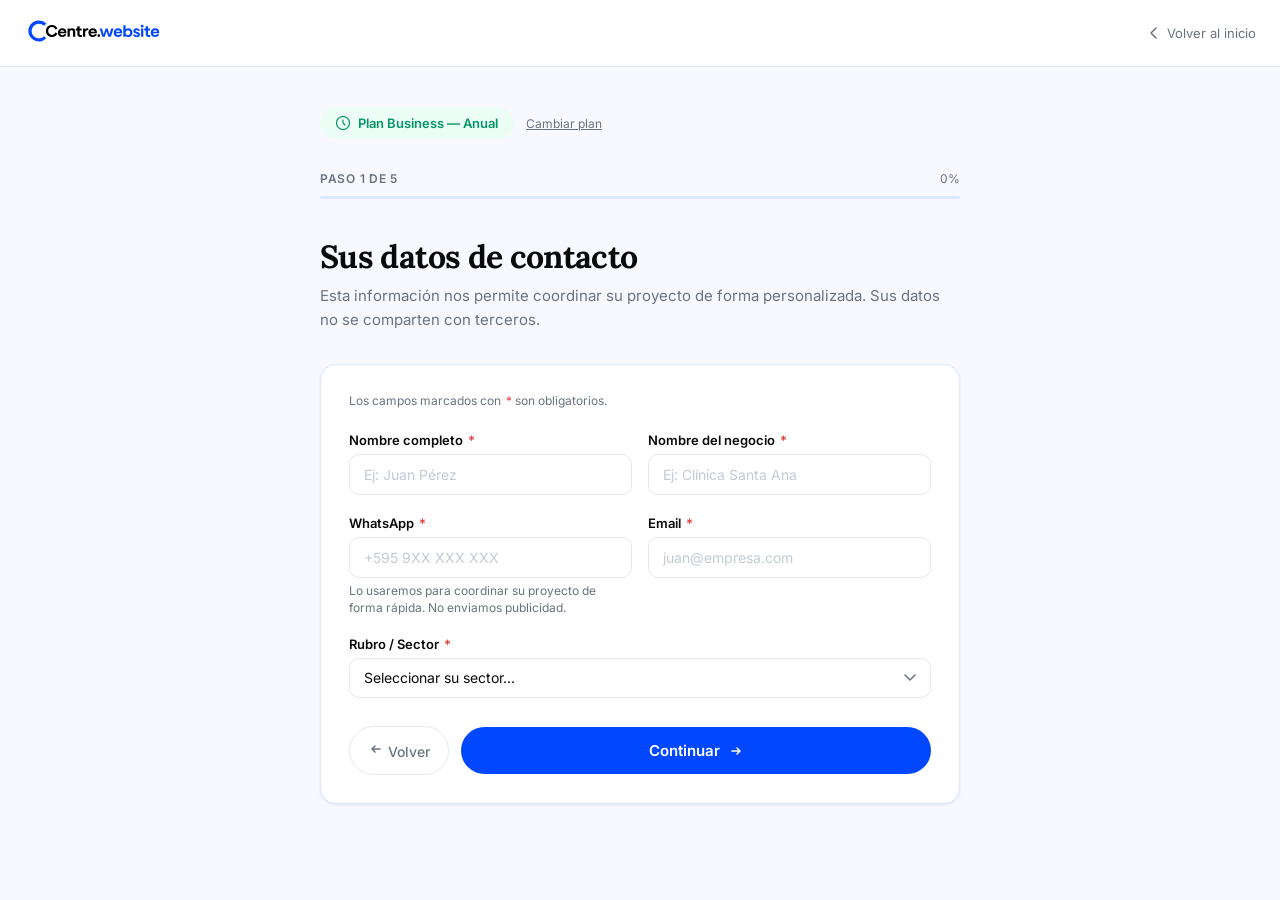
==== empezar.html @ b57d5877 "Add files via upload" ====
<!DOCTYPE html>
<html lang="es">
<head>
<meta charset="UTF-8">
<meta name="viewport" content="width=device-width, initial-scale=1.0">
<title>Empezar su proyecto — CCentre.website</title>
<meta name="robots" content="noindex">
<link rel="preconnect" href="https://fonts.googleapis.com">
<link rel="preload" href="https://fonts.googleapis.com/css2?family=Lora:ital,wght@0,600;0,700;1,600;1,700&family=Inter:wght@300;400;500;600;700&display=swap" as="style" onload="this.onload=null;this.rel='stylesheet'">
<noscript><link href="https://fonts.googleapis.com/css2?family=Lora:ital,wght@0,600;0,700;1,600;1,700&family=Inter:wght@300;400;500;600;700&display=swap" rel="stylesheet"></noscript>
<style>
*,*::before,*::after{box-sizing:border-box;margin:0;padding:0}
:root{
  --blue:#0047FF;--blue-deep:#001AFF;--blue-light:#EEF3FF;--blue-border:#E0E8FF;
  --text-main:#0A0A0A;--text-muted:#6B7280;--white:#FFFFFF;--bg-alt:#F7F9FF;
  --green:#059669;--green-light:#ECFDF5;
  --radius-card:16px;--radius-btn:50px;--radius-field:10px;
  --ff-serif:'Lora',Georgia,serif;--ff-sans:'Inter',system-ui,sans-serif;
  --tf:.2s ease;
  --shadow-sm:0 1px 3px rgba(0,0,0,.08);
  --shadow-md:0 4px 16px rgba(0,0,0,.1);
}
html{scroll-behavior:smooth}
body{font-family:var(--ff-sans);color:var(--text-main);background:var(--bg-alt);min-height:100vh;overflow-x:hidden}

/* ── NAV ── */
.top-bar{padding:18px 24px;display:flex;align-items:center;justify-content:space-between;background:var(--white);border-bottom:1px solid var(--blue-border)}
.nav-logo svg{height:26px;width:auto}
.back-link{font-size:13px;color:var(--text-muted);display:flex;align-items:center;gap:6px;text-decoration:none;transition:color var(--tf)}
.back-link:hover{color:var(--text-main)}
.back-link svg{width:14px;height:14px}

/* ── LAYOUT ── */
.page-wrap{max-width:680px;margin:0 auto;padding:40px 20px 80px}

/* ── PLAN BADGE ── */
.plan-badge{display:inline-flex;align-items:center;gap:8px;padding:8px 16px;border-radius:var(--radius-btn);font-size:13px;font-weight:600;margin-bottom:32px}
.plan-badge.starter{background:var(--blue-light);color:var(--blue)}
.plan-badge.business{background:var(--green-light);color:var(--green)}
.plan-badge .billing-pill{font-weight:400;opacity:.75}

/* ── PROGRESS ── */
.progress-wrap{margin-bottom:40px}
.progress-top{display:flex;justify-content:space-between;align-items:center;margin-bottom:10px}
.progress-label{font-size:12px;font-weight:600;letter-spacing:.06em;text-transform:uppercase;color:var(--text-muted)}
.progress-count{font-size:12px;color:var(--text-muted)}
.progress-bar-bg{height:3px;background:var(--blue-border);border-radius:3px;overflow:hidden}
.progress-bar-fill{height:100%;background:var(--blue);border-radius:3px;transition:width .4s cubic-bezier(.4,0,.2,1)}

/* ── STEP ── */
.step{display:none;animation:fadeUp .35s ease both}
.step.active{display:block}
@keyframes fadeUp{from{opacity:0;transform:translateY(12px)}to{opacity:1;transform:translateY(0)}}
.step-title{font-family:var(--ff-serif);font-size:clamp(24px,3vw,32px);font-weight:700;line-height:1.15;letter-spacing:-.02em;margin-bottom:8px}
.step-sub{font-size:15px;color:var(--text-muted);line-height:1.6;margin-bottom:32px}

/* ── CARD ── */
.form-card{background:var(--white);border:1px solid var(--blue-border);border-radius:var(--radius-card);padding:28px;box-shadow:var(--shadow-sm)}

/* ── FIELDS ── */
.field{margin-bottom:20px}
.field:last-child{margin-bottom:0}
.field-label{display:block;font-size:13px;font-weight:600;color:var(--text-main);margin-bottom:6px}
.field-hint{font-size:12px;color:var(--text-muted);margin-top:5px;line-height:1.4}
.field-input{width:100%;font-family:var(--ff-sans);font-size:14px;color:var(--text-main);background:var(--white);border:1.5px solid #E5E7EB;border-radius:var(--radius-field);padding:11px 14px;transition:border-color var(--tf),box-shadow var(--tf);outline:none}
.field-input:focus{border-color:var(--blue);box-shadow:0 0 0 3px rgba(0,71,255,.08)}
.field-input::placeholder{color:#C4C9D4}
textarea.field-input{min-height:90px;resize:vertical}
select.field-input{cursor:pointer;appearance:none;background-image:url("data:image/svg+xml,%3Csvg xmlns='http://www.w3.org/2000/svg' width='12' height='8' viewBox='0 0 12 8' fill='none'%3E%3Cpath d='M1 1L6 6L11 1' stroke='%236B7280' stroke-width='1.5' stroke-linecap='round'/%3E%3C/svg%3E");background-repeat:no-repeat;background-position:right 14px center}
.row2{display:grid;grid-template-columns:1fr 1fr;gap:16px}
@media(max-width:520px){.row2{grid-template-columns:1fr}}

/* ── RADIO / CHECK ── */
.option-group{display:flex;flex-direction:column;gap:8px}
.option-item{display:flex;align-items:flex-start;gap:12px;padding:13px 16px;border:1.5px solid #E5E7EB;border-radius:var(--radius-field);cursor:pointer;transition:border-color var(--tf),background var(--tf);position:relative}
.option-item:hover{border-color:#C4C9D4;background:#FAFAFA}
.option-item.selected{border-color:var(--blue);background:var(--blue-light)}
.option-item.selected-green{border-color:var(--green);background:var(--green-light)}
.option-item input[type=radio],.option-item input[type=checkbox]{position:absolute;opacity:0;pointer-events:none}
.option-dot{width:18px;height:18px;border-radius:50%;border:2px solid #D1D5DB;flex-shrink:0;margin-top:1px;transition:all var(--tf);display:flex;align-items:center;justify-content:center}
.option-item.selected .option-dot{border-color:var(--blue);background:var(--blue)}
.option-item.selected .option-dot::after{content:'';width:6px;height:6px;border-radius:50%;background:#fff}
.option-check{width:18px;height:18px;border-radius:5px;border:2px solid #D1D5DB;flex-shrink:0;margin-top:1px;transition:all var(--tf);display:flex;align-items:center;justify-content:center}
.option-item.selected .option-check{border-color:var(--blue);background:var(--blue)}
.option-item.selected .option-check::after{content:'';width:10px;height:7px;background-image:url("data:image/svg+xml,%3Csvg xmlns='http://www.w3.org/2000/svg' viewBox='0 0 10 7' fill='none'%3E%3Cpolyline points='1,3.5 3.5,6 9,1' stroke='white' stroke-width='1.5' stroke-linecap='round' stroke-linejoin='round'/%3E%3C/svg%3E");background-repeat:no-repeat;background-size:contain}
.option-text{flex:1}
.option-main{font-size:14px;font-weight:500;color:var(--text-main);line-height:1.4}
.option-desc{font-size:12px;color:var(--text-muted);margin-top:2px;line-height:1.4}

/* ── PLAN CARDS ── */
.plan-grid{display:grid;grid-template-columns:1fr 1fr;gap:12px;margin-bottom:4px}
@media(max-width:480px){.plan-grid{grid-template-columns:1fr}}
.plan-card{border:1.5px solid #E5E7EB;border-radius:var(--radius-card);padding:18px;cursor:pointer;transition:all var(--tf);position:relative;background:var(--white)}
.plan-card:hover{border-color:#C4C9D4}
.plan-card.sel-starter{border-color:var(--blue);background:var(--blue-light)}
.plan-card.sel-business{border-color:var(--green);background:var(--green-light)}
.plan-popular{position:absolute;top:-10px;left:50%;transform:translateX(-50%);background:var(--green);color:#fff;font-size:10px;font-weight:700;letter-spacing:.08em;text-transform:uppercase;padding:3px 10px;border-radius:20px;white-space:nowrap}
.plan-name{font-family:var(--ff-serif);font-size:20px;font-weight:700;margin-bottom:4px}
.plan-price{font-size:13px;color:var(--text-muted);margin-bottom:10px}
.plan-feats{list-style:none;display:flex;flex-direction:column;gap:5px}
.plan-feats li{font-size:12px;color:var(--text-muted);display:flex;align-items:center;gap:6px}
.plan-feats li::before{content:'';width:14px;height:14px;background-image:url("data:image/svg+xml,%3Csvg xmlns='http://www.w3.org/2000/svg' viewBox='0 0 14 14' fill='none'%3E%3Ccircle cx='7' cy='7' r='6.5' stroke='%230047FF' stroke-width='1'/%3E%3Cpolyline points='4,7 6,9 10,5' stroke='%230047FF' stroke-width='1.2' stroke-linecap='round' stroke-linejoin='round'/%3E%3C/svg%3E");background-repeat:no-repeat;background-size:contain;flex-shrink:0}
.plan-card.sel-business .plan-feats li::before{background-image:url("data:image/svg+xml,%3Csvg xmlns='http://www.w3.org/2000/svg' viewBox='0 0 14 14' fill='none'%3E%3Ccircle cx='7' cy='7' r='6.5' stroke='%23059669' stroke-width='1'/%3E%3Cpolyline points='4,7 6,9 10,5' stroke='%23059669' stroke-width='1.2' stroke-linecap='round' stroke-linejoin='round'/%3E%3C/svg%3E")}

/* ── CONDITIONAL ── */
.cond{display:none;margin-top:12px;padding-top:12px;border-top:1px solid #F3F4F6}
.cond.show{display:block}
.cond-label{font-size:12px;font-weight:600;color:var(--text-muted);text-transform:uppercase;letter-spacing:.06em;margin-bottom:8px}

/* ── DIVIDER ── */
.field-divider{border:none;border-top:1px solid #F3F4F6;margin:24px 0}

/* ── BUTTONS ── */
.btn-row{display:flex;gap:12px;margin-top:28px;align-items:center}
.btn-next{flex:1;background:var(--blue);color:#fff;font-family:var(--ff-sans);font-size:15px;font-weight:600;padding:14px 28px;border-radius:var(--radius-btn);border:none;cursor:pointer;transition:all var(--tf);display:flex;align-items:center;justify-content:center;gap:8px}
.btn-next:hover{background:var(--blue-deep);transform:translateY(-1px);box-shadow:0 6px 24px rgba(0,71,255,.3)}
.btn-next.green{background:var(--green)}
.btn-next.green:hover{background:#047857;box-shadow:0 6px 24px rgba(5,150,105,.3)}
.btn-back{background:transparent;color:var(--text-muted);font-family:var(--ff-sans);font-size:14px;font-weight:500;padding:14px 18px;border-radius:var(--radius-btn);border:1.5px solid #E5E7EB;cursor:pointer;transition:all var(--tf)}
.btn-back:hover{border-color:#C4C9D4;color:var(--text-main)}
.btn-next svg,.btn-back svg{width:16px;height:16px;flex-shrink:0}

/* ── SECURITY NOTE ── */
.security-note{display:flex;align-items:center;gap:6px;font-size:12px;color:var(--text-muted);margin-top:16px;justify-content:center}
.security-note svg{width:13px;height:13px;flex-shrink:0}

/* ── CONFIRMATION ── */
.confirm-wrap{text-align:center;padding:48px 24px}
.confirm-icon{width:64px;height:64px;border-radius:50%;background:var(--green-light);display:flex;align-items:center;justify-content:center;margin:0 auto 24px}
.confirm-icon svg{width:28px;height:28px}
.confirm-title{font-family:var(--ff-serif);font-size:28px;font-weight:700;margin-bottom:12px}
.confirm-sub{font-size:15px;color:var(--text-muted);line-height:1.6;max-width:420px;margin:0 auto 28px}
.confirm-loader{display:flex;align-items:center;justify-content:center;gap:8px;font-size:13px;color:var(--text-muted)}
.loader-dots{display:flex;gap:4px}
.loader-dots span{width:6px;height:6px;border-radius:50%;background:var(--blue);animation:bounce .8s ease infinite}
.loader-dots span:nth-child(2){animation-delay:.15s}
.loader-dots span:nth-child(3){animation-delay:.3s}
@keyframes bounce{0%,80%,100%{transform:scale(0.6);opacity:.4}40%{transform:scale(1);opacity:1}}

/* ── REQUIRED MARKER ── */
.req{color:#E53E3E;margin-left:2px}
.required-note{font-size:12px;color:var(--text-muted);margin-bottom:24px}

/* ── ERROR ── */
.field-error{font-size:12px;color:#E53E3E;margin-top:4px;display:none}
.field-input.has-error{border-color:#E53E3E}
</style>
</head>
<body>

<!-- NAV -->
<div class="top-bar">
  <a href="/" class="nav-logo" aria-label="CCentre.website">
    <svg height="26" viewBox="0 0 2928.56 544.53" xmlns="http://www.w3.org/2000/svg" style="width:auto">
      <defs><style>.nl0{fill:#0047FF}.nl1{fill:#0047FF}</style></defs>
      <path class="nl1" d="M419.93,380.21l42.86,43.7c-28.16,31.55-61.76,52.23-97.29,62.59-17.08,4.25-34.95,6.5-53.35,6.5-81.02,0-151.84-43.65-190.24-108.72-.01-.03-.03-.06-.04-.09-19.35-32.82-30.45-71.08-30.45-111.93,0-64.52,27.69-122.58,71.83-162.94.16-.15.32-.3.49-.45,39.2-35.62,91.27-57.34,148.41-57.34,29.34,0,57.35,5.73,82.97,16.12,26.03,11.28,50.1,27.93,70.5,49.66l-45.43,46.92c-43.6-42.29-109.69-58.73-164.84-35-72.11,31.03-104.73,103.69-91.38,178.12.09.51.04,1.06.08,1.57,24.29,86.93,110.86,137.3,199.17,108.79,21.43-6.92,38.81-22.76,56.71-37.5Z"/>
      <g>
        <path d="M458.6,272.11c0-73.6,51.52-126.88,126.18-126.88,69.05,0,105.85,44.86,114.26,81.67l-45.21,12.62c-4.91-20.68-26.99-49.07-69.05-49.07-45.21,0-78.16,34-78.16,81.67s32.95,81.67,78.16,81.67c42.06,0,64.14-28.39,69.05-49.07l45.56,12.62c-8.76,36.8-45.21,81.67-114.61,81.67-74.66,0-126.18-52.92-126.18-126.88Z"/>
        <path d="M710.25,307.86c0-53.63,40.66-91.13,91.83-91.13s87.27,34,87.27,85.87c0,7.36-.7,14.72-1.05,18.23h-131.08c3.5,23.48,22.08,38.91,46.62,38.91,21.03,0,35.05-12.27,40.31-25.24l42.06,11.57c-9.11,29.44-40.31,52.92-82.37,52.92-52.22,0-93.58-37.85-93.58-91.13ZM844.84,287.19c-3.5-19.63-21.03-31.19-42.41-31.19s-37.5,10.51-43.46,31.19h85.87Z"/>
        <path d="M912.14,220.94h46.62v15.07c10.87-12.62,27.34-19.28,48.72-19.28,38.91,0,65.89,26.99,65.89,65.54v112.51h-46.62v-99.19c0-22.78-12.62-36.8-33.65-36.8s-34.35,14.37-34.35,36.8v99.19h-46.62v-173.85Z"/>
        <path d="M1117.88,338.71v-78.51h-32.25v-39.26h14.02c13.67,0,18.23-8.76,18.23-32.95v-14.02h46.62v46.97h42.41v39.26h-42.41v75.36c0,14.37,8.06,22.78,22.08,22.78,7.71,0,15.77-1.4,22.43-3.51l6.31,36.45c-10.51,3.5-22.78,5.61-34.7,5.61-37.85,0-62.74-23.13-62.74-58.18Z"/>
        <path d="M1235.29,220.94h46.62v18.93c10.87-15.07,26.99-23.13,48.02-23.13,5.26,0,10.16.35,15.42,1.05v41.36c-4.91-.7-9.81-1.4-15.07-1.4-29.79,0-48.37,17.52-48.37,44.16v92.88h-46.62v-173.85Z"/>
        <path d="M1348.85,307.86c0-53.63,40.66-91.13,91.83-91.13s87.27,34,87.27,85.87c0,7.36-.7,14.72-1.05,18.23h-131.08c3.5,23.48,22.08,38.91,46.62,38.91,21.03,0,35.05-12.27,40.31-25.24l42.06,11.57c-9.11,29.44-40.31,52.92-82.37,52.92-52.22,0-93.58-37.85-93.58-91.13ZM1483.44,287.19c-3.5-19.63-21.03-31.19-42.41-31.19s-37.5,10.51-43.46,31.19h85.87Z"/>
        <path d="M1537.07,368.5c0-15.42,12.62-28.74,28.74-28.74s28.74,13.32,28.74,28.74-12.97,28.39-28.74,28.39-28.74-12.62-28.74-28.39Z"/>
        <path class="nl0" d="M1584.03,220.94h48.72l36.45,124.78,38.55-124.78h43.81l38.55,124.78,36.1-124.78h48.72l-55.38,173.85h-52.22l-37.85-118.12-37.85,118.12h-52.22l-55.38-173.85Z"/>
        <path class="nl0" d="M1878.8,307.86c0-53.63,40.66-91.13,91.83-91.13s87.27,34,87.27,85.87c0,7.36-.7,14.72-1.05,18.23h-131.08c3.5,23.48,22.08,38.91,46.62,38.91,21.03,0,35.05-12.27,40.31-25.24l42.06,11.57c-9.11,29.44-40.31,52.92-82.37,52.92-52.22,0-93.58-37.85-93.58-91.13ZM2013.39,287.19c-3.5-19.63-21.03-31.19-42.41-31.19s-37.5,10.51-43.46,31.19h85.87Z"/>
        <path class="nl0" d="M2127.29,378.66v16.12h-46.62v-245.35h46.62v87.97c14.02-13.32,32.95-20.68,55.38-20.68,51.17,0,87.97,37.85,87.97,91.13s-36.8,91.13-87.97,91.13c-22.08,0-41.01-7.01-55.38-20.33ZM2175.66,356.93c27.69,0,48.37-21.03,48.37-49.07s-20.68-49.07-48.37-49.07-48.37,20.68-48.37,49.07,20.68,49.07,48.37,49.07Z"/>
        <path class="nl0" d="M2285.37,348.52l39.61-10.16c2.8,15.42,17.17,25.59,36.1,25.59,14.37,0,23.83-6.31,23.83-15.77s-7.01-14.72-25.59-19.98l-21.38-6.31c-31.19-9.46-46.62-25.94-46.62-51.17,0-32.6,25.24-53.98,64.84-53.98,37.15,0,64.84,19.28,71.85,49.77l-39.61,7.36c-4.56-13.32-17.17-22.08-31.89-22.43-12.97,0-21.38,7.01-21.38,16.47,0,8.76,6.66,14.02,25.24,18.58l21.38,5.96c30.84,8.76,46.97,24.88,46.97,51.52,0,32.6-27.34,55.03-67.29,55.03s-72.55-22.08-76.06-50.47Z"/>
        <path class="nl0" d="M2475.33,141.03c16.82,0,30.14,14.02,30.14,30.14s-13.32,29.79-30.14,29.79-30.14-13.67-30.14-29.79,13.32-30.14,30.14-30.14ZM2452.19,220.94h46.62v173.85h-46.62v-173.85Z"/>
        <path class="nl0" d="M2550.68,338.71v-78.51h-32.25v-39.26h14.02c13.67,0,18.23-8.76,18.23-32.95v-14.02h46.62v46.97h42.41v39.26h-42.41v75.36c0,14.37,8.06,22.78,22.08,22.78,7.71,0,15.77-1.4,22.43-3.51l6.31,36.45c-10.51,3.5-22.78,5.61-34.7,5.61-37.85,0-62.74-23.13-62.74-58.18Z"/>
        <path class="nl0" d="M2654.42,307.86c0-53.63,40.66-91.13,91.83-91.13s87.27,34,87.27,85.87c0,7.36-.7,14.72-1.05,18.23h-131.08c3.5,23.48,22.08,38.91,46.62,38.91,21.03,0,35.05-12.27,40.31-25.24l42.06,11.57c-9.11,29.44-40.31,52.92-82.37,52.92-52.22,0-93.58-37.85-93.58-91.13ZM2789.01,287.19c-3.5-19.63-21.03-31.19-42.41-31.19s-37.5,10.51-43.46,31.19h85.87Z"/>
      </g>
    </svg>
  </a>
  <a href="/" class="back-link">
    <svg viewBox="0 0 14 14" fill="none" xmlns="http://www.w3.org/2000/svg"><path d="M9 2L4 7L9 12" stroke="currentColor" stroke-width="1.5" stroke-linecap="round" stroke-linejoin="round"/></svg>
    Volver al inicio
  </a>
</div>

<!-- MAIN -->
<main class="page-wrap">

  <!-- PLAN BADGE -->
  <div style="display:flex;align-items:center;gap:12px;margin-bottom:32px"><div id="plan-badge" class="plan-badge" style="margin-bottom:0">
    <svg width="14" height="14" viewBox="0 0 14 14" fill="none"><circle cx="7" cy="7" r="6.5" stroke="currentColor" stroke-width="1.2"/><path d="M7 4v3l2 2" stroke="currentColor" stroke-width="1.2" stroke-linecap="round"/></svg>
    <span id="badge-text">Plan Starter — Anual</span>
  </div><button onclick="showPlanChanger()" style="font-size:12px;color:var(--text-muted);background:none;border:none;cursor:pointer;text-decoration:underline;font-family:var(--ff-sans)">Cambiar plan</button></div>

  <!-- PLAN CHANGER MODAL -->
  <div id="plan-changer" style="display:none;background:var(--white);border:1px solid var(--blue-border);border-radius:var(--radius-card);padding:20px;margin-bottom:24px;box-shadow:var(--shadow-md)">
    <p style="font-size:13px;font-weight:600;margin-bottom:12px;color:var(--text-main)">Cambiar plan</p>
    <div class="plan-grid" id="plan-grid-changer">
      <div class="plan-card" id="cc-starter-annual" onclick="selectPlanCard('starter','annual');closePlanChanger()"><div class="plan-name" style="font-size:15px">Starter Anual</div><div class="plan-price">$79/mes</div></div>
      <div class="plan-card" id="cc-starter-monthly" onclick="selectPlanCard('starter','monthly');closePlanChanger()"><div class="plan-name" style="font-size:15px">Starter Mensual</div><div class="plan-price">$99/mes</div></div>
      <div class="plan-card" id="cc-business-annual" onclick="selectPlanCard('business','annual');closePlanChanger()"><div class="plan-name" style="font-size:15px">Business Anual</div><div class="plan-price">$139/mes</div></div>
      <div class="plan-card" id="cc-business-monthly" onclick="selectPlanCard('business','monthly');closePlanChanger()"><div class="plan-name" style="font-size:15px">Business Mensual</div><div class="plan-price">$199/mes</div></div>
    </div>
  </div>

  <!-- PROGRESS -->
  <div class="progress-wrap">
    <div class="progress-top">
      <span class="progress-label" id="progress-label">Paso 1 de 6</span>
      <span class="progress-count" id="progress-pct">0%</span>
    </div>
    <div class="progress-bar-bg"><div class="progress-bar-fill" id="progress-fill" style="width:0%"></div></div>
  </div>

  <!-- ══ STEP 2 : CONTACTO ══ -->
  <div class="step active" id="step-1">
    <h1 class="step-title">Sus datos de contacto</h1>
    <p class="step-sub">Esta información nos permite coordinar su proyecto de forma personalizada. Sus datos no se comparten con terceros.</p>
    <div class="form-card">
      <p class="required-note">Los campos marcados con <span class="req">*</span> son obligatorios.</p>
      <div class="row2">
        <div class="field">
          <label class="field-label" for="nombre">Nombre completo <span class="req">*</span></label>
          <input class="field-input" type="text" id="nombre" placeholder="Ej: Juan Pérez" autocomplete="name">
          <div class="field-error" id="err-nombre">Por favor ingrese su nombre.</div>
        </div>
        <div class="field">
          <label class="field-label" for="empresa">Nombre del negocio <span class="req">*</span></label>
          <input class="field-input" type="text" id="empresa" placeholder="Ej: Clínica Santa Ana" autocomplete="organization">
          <div class="field-error" id="err-empresa">Por favor ingrese el nombre de su negocio.</div>
        </div>
      </div>
      <div class="row2">
        <div class="field">
          <label class="field-label" for="whatsapp">WhatsApp <span class="req">*</span></label>
          <input class="field-input" type="tel" id="whatsapp" placeholder="+595 9XX XXX XXX" autocomplete="tel">
          <p class="field-hint">Lo usaremos para coordinar su proyecto de forma rápida. No enviamos publicidad.</p>
          <div class="field-error" id="err-whatsapp">Por favor ingrese su número de WhatsApp.</div>
        </div>
        <div class="field">
          <label class="field-label" for="email">Email <span class="req">*</span></label>
          <input class="field-input" type="email" id="email" placeholder="juan@empresa.com" autocomplete="email">
          <div class="field-error" id="err-email">Por favor ingrese un email válido.</div>
        </div>
      </div>
      <div class="field">
        <label class="field-label" for="sector">Rubro / Sector <span class="req">*</span></label>
        <select class="field-input" id="sector" onchange="handleSector()">
          <option value="">Seleccionar su sector...</option>
          <option value="Clínica / Salud">Clínica / Salud</option>
          <option value="Restaurante / Gastronomía">Restaurante / Gastronomía</option>
          <option value="Inmobiliaria">Inmobiliaria</option>
          <option value="Mecánica / Automotriz">Mecánica / Automotriz</option>
          <option value="Salón de belleza / Estética">Salón de belleza / Estética</option>
          <option value="Educación / Academia">Educación / Academia</option>
          <option value="Comercio / Retail">Comercio / Retail</option>
          <option value="Servicios profesionales">Servicios profesionales</option>
          <option value="Construcción / Arquitectura">Construcción / Arquitectura</option>
          <option value="Otro">Otro</option>
        </select>
        <div class="field-error" id="err-sector">Por favor seleccione su sector.</div>
      </div>
      <div class="cond" id="cond-sector">
        <label class="field-label" for="sector-otro">Especifique su rubro <span class="req">*</span></label>
        <input class="field-input" type="text" id="sector-otro" placeholder="Ej: Veterinaria, Odontología...">
      </div>
      <div class="btn-row">
        <button class="btn-back" onclick="goBack(1)">
          <svg viewBox="0 0 16 16" fill="none"><path d="M12 8H4M7 5L4 8l3 3" stroke="currentColor" stroke-width="1.5" stroke-linecap="round" stroke-linejoin="round"/></svg>
          Volver
        </button>
        <button class="btn-next" onclick="goNext(1)">
          Continuar
          <svg viewBox="0 0 16 16" fill="none"><path d="M4 8h8M9 5l3 3-3 3" stroke="currentColor" stroke-width="1.5" stroke-linecap="round" stroke-linejoin="round"/></svg>
        </button>
      </div>
    </div>
  </div>

  <!-- ══ STEP 3 : SITUACIÓN ACTUAL ══ -->
  <div class="step" id="step-2">
    <h1 class="step-title">Situación digital actual</h1>
    <p class="step-sub">Entender su punto de partida nos permite diseñar un sitio coherente con lo que ya tiene, y mejorar lo que falta.</p>
    <div class="form-card">

      <div class="field">
        <label class="field-label">¿Tiene sitio web actualmente? <span class="req">*</span></label>
        <div class="option-group" id="web-group">
          <label class="option-item selected" onclick="selectOption('web-group',this,'si');showCond('cond-web-url',true)">
            <input type="radio" name="web" value="si">
            <div class="option-dot"></div>
            <div class="option-text"><div class="option-main">Sí, tengo un sitio activo</div></div>
          </label>
          <label class="option-item" data-radio-group="web-group" data-value="no" data-showcond="cond-web-url" data-showcond-val="false">
            <input type="radio" name="web" value="no">
            <div class="option-dot"></div>
            <div class="option-text"><div class="option-main">No, nunca tuve sitio web</div></div>
          </label>
          <label class="option-item" data-radio-group="web-group" data-value="inactivo" data-showcond="cond-web-url" data-showcond-val="false">
            <input type="radio" name="web" value="inactivo">
            <div class="option-dot"></div>
            <div class="option-text"><div class="option-main">Tuve uno pero ya no está activo</div></div>
          </label>
        </div>
        <div class="cond show" id="cond-web-url">
          <div class="cond-label">URL de su sitio actual</div>
          <input class="field-input" type="url" id="web-url" placeholder="https://www.sunegocio.com">
          <p class="field-hint">Lo analizamos para entender qué funciona hoy y qué mejorar.</p>
        </div>
      </div>

      <hr class="field-divider">

      <div class="field">
        <label class="field-label">¿Tiene redes sociales activas? <span style="font-weight:400;color:var(--text-muted)">(seleccione todas las que apliquen)</span></label>
        <div class="option-group" id="redes-group">
          <label class="option-item" data-group="redes-group" data-cb="true">
            <input type="checkbox" value="instagram">
            <div class="option-check"></div>
            <div class="option-text"><div class="option-main">Instagram</div></div>
          </label>
          <label class="option-item" data-group="redes-group" data-cb="true">
            <input type="checkbox" value="facebook">
            <div class="option-check"></div>
            <div class="option-text"><div class="option-main">Facebook</div></div>
          </label>
          <label class="option-item" data-group="redes-group" data-cb="true">
            <input type="checkbox" value="tiktok">
            <div class="option-check"></div>
            <div class="option-text"><div class="option-main">TikTok</div></div>
          </label>
          <label class="option-item" data-group="redes-group" data-ninguna="true" data-cb="true">
            <input type="checkbox" value="ninguna">
            <div class="option-check"></div>
            <div class="option-text"><div class="option-main">Ninguna por ahora</div></div>
          </label>
        </div>
        <div class="cond" id="cond-redes-url">
          <div class="cond-label">Enlace a su perfil principal</div>
          <input class="field-input" type="url" id="redes-url" placeholder="https://instagram.com/sunegocio">
          <p class="field-hint">Conocer su presencia actual nos ayuda a crear un sitio coherente con su imagen de marca.</p>
        </div>
      </div>

      <div class="btn-row">
        <button class="btn-back" onclick="goBack(2)">
          <svg viewBox="0 0 16 16" fill="none"><path d="M12 8H4M7 5L4 8l3 3" stroke="currentColor" stroke-width="1.5" stroke-linecap="round" stroke-linejoin="round"/></svg>
          Volver
        </button>
        <button class="btn-next" onclick="goNext(2)">
          Continuar
          <svg viewBox="0 0 16 16" fill="none"><path d="M4 8h8M9 5l3 3-3 3" stroke="currentColor" stroke-width="1.5" stroke-linecap="round" stroke-linejoin="round"/></svg>
        </button>
      </div>
    </div>
  </div>

  <!-- ══ STEP 4 : EL PROYECTO ══ -->
  <div class="step" id="step-3">
    <h1 class="step-title">Su proyecto</h1>
    <p class="step-sub">Cuanto más nos cuente ahora, más preparados llegamos a nuestra primera conversación.</p>
    <div class="form-card">

      <div class="field">
        <label class="field-label">¿Qué objetivo principal busca con su sitio web? <span class="req">*</span></label>
        <div class="option-group" id="objetivo-group">
          <label class="option-item" data-radio-group="objetivo-group" data-value="clientes" data-showcond="cond-objetivo-otro" data-showcond-val="false">
            <input type="radio" name="objetivo" value="clientes">
            <div class="option-dot"></div>
            <div class="option-text">
              <div class="option-main">Conseguir más clientes y ventas</div>
              <div class="option-desc">Quiero que el sitio genere contactos y consultas</div>
            </div>
          </label>
          <label class="option-item" data-radio-group="objetivo-group" data-value="credibilidad" data-showcond="cond-objetivo-otro" data-showcond-val="false">
            <input type="radio" name="objetivo" value="credibilidad">
            <div class="option-dot"></div>
            <div class="option-text">
              <div class="option-main">Ganar credibilidad y presencia profesional</div>
              <div class="option-desc">Quiero que mis clientes me encuentren y confíen en mi negocio</div>
            </div>
          </label>
          <label class="option-item" data-radio-group="objetivo-group" data-value="informar" data-showcond="cond-objetivo-otro" data-showcond-val="false">
            <input type="radio" name="objetivo" value="informar">
            <div class="option-dot"></div>
            <div class="option-text">
              <div class="option-main">Informar sobre servicios, precios y horarios</div>
              <div class="option-desc">Quiero que mis clientes actuales tengan todo a mano</div>
            </div>
          </label>
          <label class="option-item" data-radio-group="objetivo-group" data-value="otro" data-showcond="cond-objetivo-otro" data-showcond-val="true">
            <input type="radio" name="objetivo" value="otro">
            <div class="option-dot"></div>
            <div class="option-text"><div class="option-main">Otro objetivo</div></div>
          </label>
        </div>
        <div class="cond" id="cond-objetivo-otro">
          <input class="field-input" type="text" id="objetivo-otro" placeholder="Describa su objetivo principal...">
        </div>
      </div>

      <hr class="field-divider">

      <div class="field">
        <label class="field-label">¿Qué secciones necesita su sitio? <span style="font-weight:400;color:var(--text-muted)">(puede seleccionar varias)</span></label>
        <div class="option-group" id="secciones-group">
          <label class="option-item" data-group="secciones-group" data-cb="true">
            <input type="checkbox" value="servicios_precios"><div class="option-check"></div>
            <div class="option-text"><div class="option-main">Servicios / productos con precios</div></div>
          </label>
          <label class="option-item" data-group="secciones-group" data-cb="true">
            <input type="checkbox" value="galeria"><div class="option-check"></div>
            <div class="option-text"><div class="option-main">Galería de fotos o trabajos realizados</div></div>
          </label>
          <label class="option-item" data-group="secciones-group" data-cb="true">
            <input type="checkbox" value="reservas"><div class="option-check"></div>
            <div class="option-text"><div class="option-main">Formulario de citas o reservas</div></div>
          </label>
          <label class="option-item" data-group="secciones-group" data-cb="true">
            <input type="checkbox" value="mapa"><div class="option-check"></div>
            <div class="option-text"><div class="option-main">Ubicación y mapa interactivo</div></div>
          </label>
          <label class="option-item" data-group="secciones-group" data-cb="true">
            <input type="checkbox" value="testimonios"><div class="option-check"></div>
            <div class="option-text"><div class="option-main">Testimonios de clientes</div></div>
          </label>
          <label class="option-item" data-group="secciones-group" data-cb="true">
            <input type="checkbox" value="whatsapp"><div class="option-check"></div>
            <div class="option-text"><div class="option-main">Botón de contacto por WhatsApp</div></div>
          </label>
        </div>
      </div>

      <hr class="field-divider">

      <div class="field">
        <label class="field-label" for="referencia">¿Tiene algún sitio de referencia que le guste? <span style="font-weight:400;color:var(--text-muted)">(opcional)</span></label>
        <input class="field-input" type="url" id="referencia" placeholder="https://ejemplo.com">
        <p class="field-hint">No lo copiamos, pero nos ayuda a entender su estilo visual y lo que le parece atractivo.</p>
      </div>

      <div class="btn-row">
        <button class="btn-back" onclick="goBack(3)">
          <svg viewBox="0 0 16 16" fill="none"><path d="M12 8H4M7 5L4 8l3 3" stroke="currentColor" stroke-width="1.5" stroke-linecap="round" stroke-linejoin="round"/></svg>
          Volver
        </button>
        <button class="btn-next" onclick="goNext(3)">
          Continuar
          <svg viewBox="0 0 16 16" fill="none"><path d="M4 8h8M9 5l3 3-3 3" stroke="currentColor" stroke-width="1.5" stroke-linecap="round" stroke-linejoin="round"/></svg>
        </button>
      </div>
    </div>
  </div>

  <!-- ══ STEP 5 : IDENTIDAD VISUAL + BUSINESS ══ -->
  <div class="step" id="step-4">
    <h1 class="step-title" id="step4-title">Identidad visual</h1>
    <p class="step-sub" id="step4-sub">Cuéntenos sobre la imagen de su marca para que el sitio sea 100% coherente con su negocio.</p>
    <div class="form-card">

      <!-- BLOQUE BUSINESS ONLY -->
      <div id="block-business" style="display:none">
        <div class="field">
          <label class="field-label">¿Tiene contenido visual propio (fotos o videos del negocio)?</label>
          <div class="option-group" id="contenido-group">
            <label class="option-item" data-radio-group="contenido-group" data-value="si">
              <input type="radio" name="contenido" value="si"><div class="option-dot"></div>
              <div class="option-text">
                <div class="option-main">Sí, tengo fotos y/o videos</div>
                <div class="option-desc">Puedo compartirlos cuando empecemos</div>
              </div>
            </label>
            <label class="option-item" data-radio-group="contenido-group" data-value="parcial">
              <input type="radio" name="contenido" value="parcial"><div class="option-dot"></div>
              <div class="option-text">
                <div class="option-main">Tengo algo pero es limitado</div>
                <div class="option-desc">Necesitaré ayuda para complementar</div>
              </div>
            </label>
            <label class="option-item" data-radio-group="contenido-group" data-value="no">
              <input type="radio" name="contenido" value="no"><div class="option-dot"></div>
              <div class="option-text">
                <div class="option-main">No tengo, necesito que me orienten</div>
                <div class="option-desc">Saber esto de antemano nos permite planificar el diseño desde el primer día.</div>
              </div>
            </label>
          </div>
        </div>

        <div class="field">
          <label class="field-label">¿Cómo describiría el tono de su marca?</label>
          <div class="option-group" id="tono-group">
            <label class="option-item" data-radio-group="tono-group" data-value="profesional">
              <input type="radio" name="tono" value="profesional"><div class="option-dot"></div>
              <div class="option-text"><div class="option-main">Profesional y formal</div><div class="option-desc">Serio, institucional, confiable</div></div>
            </label>
            <label class="option-item" data-radio-group="tono-group" data-value="cercano">
              <input type="radio" name="tono" value="cercano"><div class="option-dot"></div>
              <div class="option-text"><div class="option-main">Cercano y amigable</div><div class="option-desc">Accesible, cálido, humano</div></div>
            </label>
            <label class="option-item" data-radio-group="tono-group" data-value="moderno">
              <input type="radio" name="tono" value="moderno"><div class="option-dot"></div>
              <div class="option-text"><div class="option-main">Moderno y dinámico</div><div class="option-desc">Joven, energético, innovador</div></div>
            </label>
            <label class="option-item" data-radio-group="tono-group" data-value="premium">
              <input type="radio" name="tono" value="premium"><div class="option-dot"></div>
              <div class="option-text"><div class="option-main">Premium / exclusivo</div><div class="option-desc">Sofisticado, aspiracional, de alto valor</div></div>
            </label>
          </div>
        </div>
        <hr class="field-divider">
      </div>

      <!-- BLOQUE COMÚN -->
      <div class="field">
        <label class="field-label">¿Tiene logo?</label>
        <div class="option-group" id="logo-group">
          <label class="option-item" data-radio-group="logo-group" data-value="si">
            <input type="radio" name="logo" value="si"><div class="option-dot"></div>
            <div class="option-text"><div class="option-main">Sí, en buena calidad</div><div class="option-desc">PNG o vector (AI, SVG, EPS)</div></div>
          </label>
          <label class="option-item" data-radio-group="logo-group" data-value="baja">
            <input type="radio" name="logo" value="baja"><div class="option-dot"></div>
            <div class="option-text"><div class="option-main">Tengo logo pero en baja resolución</div><div class="option-desc">Solo tengo JPG pixelado o una foto</div></div>
          </label>
          <label class="option-item" data-radio-group="logo-group" data-value="no">
            <input type="radio" name="logo" value="no"><div class="option-dot"></div>
            <div class="option-text"><div class="option-main">No tengo logo aún</div><div class="option-desc">Lo crearemos juntos</div></div>
          </label>
        </div>
      </div>

      <div class="field">
        <label class="field-label" for="colores">¿Tiene colores o paleta definida para su marca? <span style="font-weight:400;color:var(--text-muted)">(opcional)</span></label>
        <input class="field-input" type="text" id="colores" placeholder="Ej: azul marino y dorado, o código #0047FF">
        <p class="field-hint">Si no tiene colores definidos, se los propondremos según su sector y estilo.</p>
      </div>

      <div class="btn-row">
        <button class="btn-back" onclick="goBack(4)">
          <svg viewBox="0 0 16 16" fill="none"><path d="M12 8H4M7 5L4 8l3 3" stroke="currentColor" stroke-width="1.5" stroke-linecap="round" stroke-linejoin="round"/></svg>
          Volver
        </button>
        <button class="btn-next" onclick="goNext(4)">
          Continuar
          <svg viewBox="0 0 16 16" fill="none"><path d="M4 8h8M9 5l3 3-3 3" stroke="currentColor" stroke-width="1.5" stroke-linecap="round" stroke-linejoin="round"/></svg>
        </button>
      </div>
    </div>
  </div>

  <!-- ══ STEP 6 : ÚLTIMO PASO ══ -->
  <div class="step" id="step-5"">
    <h1 class="step-title">Último paso</h1>
    <p class="step-sub">Ya casi terminamos. Estos últimos detalles nos ayudan a priorizar y preparar mejor su proyecto.</p>
    <div class="form-card">

      <div class="field">
        <label class="field-label">¿Cuándo le gustaría lanzar su sitio?</label>
        <div class="option-group" id="urgencia-group">
          <label class="option-item" data-radio-group="urgencia-group" data-value="urgente">
            <input type="radio" name="urgencia" value="urgente"><div class="option-dot"></div>
            <div class="option-text"><div class="option-main">Lo antes posible</div><div class="option-desc">Tengo urgencia, necesito estar online pronto</div></div>
          </label>
          <label class="option-item" data-radio-group="urgencia-group" data-value="mes">
            <input type="radio" name="urgencia" value="mes"><div class="option-dot"></div>
            <div class="option-text"><div class="option-main">En el próximo mes</div><div class="option-desc">Tengo algo de margen pero quiero avanzar</div></div>
          </label>
          <label class="option-item" data-radio-group="urgencia-group" data-value="sin-prisa">
            <input type="radio" name="urgencia" value="sin-prisa"><div class="option-dot"></div>
            <div class="option-text"><div class="option-main">Sin prisa, cuando esté bien hecho</div><div class="option-desc">Prefiero calidad sobre velocidad</div></div>
          </label>
        </div>
      </div>

      <hr class="field-divider">

      <div class="field">
        <label class="field-label" for="fuente">¿Cómo nos conoció? <span style="font-weight:400;color:var(--text-muted)">(opcional)</span></label>
        <select class="field-input" id="fuente">
          <option value="">Seleccionar...</option>
          <option>Búsqueda en Google</option>
          <option>Instagram</option>
          <option>Facebook</option>
          <option>Recomendación de alguien</option>
          <option>WhatsApp</option>
          <option>LinkedIn</option>
          <option>Otro</option>
        </select>
      </div>

      <div class="field">
        <label class="field-label" for="notas">¿Algo más que quiera contarnos? <span style="font-weight:400;color:var(--text-muted)">(opcional)</span></label>
        <textarea class="field-input" id="notas" placeholder="Cualquier detalle extra sobre su negocio, dudas, o lo que quiera que sepamos antes de hablar..."></textarea>
      </div>

      <div class="btn-row">
        <button class="btn-back" onclick="goBack(5)">
          <svg viewBox="0 0 16 16" fill="none"><path d="M12 8H4M7 5L4 8l3 3" stroke="currentColor" stroke-width="1.5" stroke-linecap="round" stroke-linejoin="round"/></svg>
          Volver
        </button>
        <button class="btn-next green" onclick="submitForm()">
          Enviar y continuar al pago →
        </button>
      </div>

      <div class="security-note">
        <svg viewBox="0 0 13 13" fill="none"><path d="M6.5 1L2 3v4c0 2.5 2 4.5 4.5 5C9 11.5 11 9.5 11 7V3L6.5 1Z" stroke="currentColor" stroke-width="1.2" stroke-linejoin="round"/></svg>
        Sus datos están protegidos · Solo los usamos para su proyecto
      </div>
    </div>
  </div>

  <!-- ══ CONFIRMATION ══ -->
  <div class="step" id="step-confirm">
    <div class="confirm-wrap">
      <div class="confirm-icon">
        <svg viewBox="0 0 28 28" fill="none"><polyline points="5,14 11,20 23,8" stroke="var(--green)" stroke-width="2.5" stroke-linecap="round" stroke-linejoin="round"/></svg>
      </div>
      <h1 class="confirm-title">¡Recibimos su información!</h1>
      <p class="confirm-sub">Perfecto. Ahora le redirigimos al pago seguro para activar su plan. En menos de 24 horas nos ponemos en contacto.</p>
      <div class="confirm-loader">
        <span>Redirigiendo al pago</span>
        <div class="loader-dots">
          <span></span><span></span><span></span>
        </div>
      </div>
    </div>
  </div>

</main>

<script>
var WEBHOOK = 'https://hook.us2.make.com/PLACEHOLDER_ONBOARDING';
var STRIPE = {
  starter:  { annual:'https://buy.stripe.com/test_aFaeV7d7X80R5Px10i5wI01', monthly:'https://buy.stripe.com/test_14A7sF4Brepfb9R24m5wI00' },
  business: { annual:'https://buy.stripe.com/test_14A8wJ6Jz3KB2DleR85wI03', monthly:'https://buy.stripe.com/test_aFa28l1pfdlbem38sK5wI02' }
};
var state = { plan:'business', billing:'annual' };
var TOTAL = 5;
var currentStep = 1;

/* ── INIT depuis URL ── */
(function(){
  var p = new URLSearchParams(window.location.search);
  var plan = p.get('plan') || 'business';
  var billing = p.get('billing') || 'annual';
  if(plan !== 'starter') plan = 'business';
  if(billing !== 'monthly') billing = 'annual';
  state.plan = plan;
  state.billing = billing;
  updateBadge();
})();

function updateBadge(){
  var badge = document.getElementById('plan-badge');
  var txt = document.getElementById('badge-text');
  var planLabel = state.plan === 'business' ? 'Business' : 'Starter';
  var billLabel = state.billing === 'annual' ? 'Anual' : 'Mensual';
  txt.textContent = 'Plan ' + planLabel + ' — ' + billLabel;
  badge.className = 'plan-badge ' + state.plan;
  // highlight dans le changer
  document.querySelectorAll('#plan-grid-changer .plan-card').forEach(function(c){ c.className='plan-card'; });
  var id = 'cc-'+state.plan+'-'+state.billing;
  var el = document.getElementById(id);
  if(el) el.classList.add(state.plan==='business'?'sel-business':'sel-starter');
}

function selectPlanCard(plan, billing){
  state.plan = plan;
  state.billing = billing;
  updateBadge();
}

function showPlanChanger(){
  var el = document.getElementById('plan-changer');
  el.style.display = el.style.display === 'none' ? 'block' : 'none';
}
function closePlanChanger(){
  document.getElementById('plan-changer').style.display = 'none';
}

/* ── PROGRESS ── */
function setProgress(step){
  var pct = Math.round(((step-1)/TOTAL)*100);
  document.getElementById('progress-fill').style.width = pct+'%';
  document.getElementById('progress-label').textContent = 'Paso '+step+' de '+TOTAL;
  document.getElementById('progress-pct').textContent = pct+'%';
}

/* ── NAVIGATION ── */
function showStep(n){
  document.querySelectorAll('.step').forEach(function(s){ s.classList.remove('active'); });
  var el = document.getElementById('step-'+(n==='confirm'?'confirm':n));
  if(el) el.classList.add('active');
  currentStep = n;
  if(typeof n === 'number') setProgress(n);
  window.scrollTo({top:0,behavior:'smooth'});
  if(n === 4) updateStep4();
}
function goNext(from){
  if(!validateStep(from)) return;
  showStep(from+1);
}
function goBack(from){ showStep(from-1); }

/* ── VALIDATION ── */
function validateStep(n){
  if(n === 1){
    var ok = true;
    ['nombre','empresa','whatsapp','email'].forEach(function(id){
      var el = document.getElementById(id);
      var err = document.getElementById('err-'+id);
      var valid = el.value.trim().length > 0;
      if(id === 'email') valid = valid && /^[^@]+@[^@]+\.[^@]+$/.test(el.value.trim());
      el.classList.toggle('has-error', !valid);
      if(err) err.style.display = valid ? 'none' : 'block';
      if(!valid) ok = false;
    });
    var sec = document.getElementById('sector');
    var errSec = document.getElementById('err-sector');
    var secOk = sec.value !== '';
    sec.classList.toggle('has-error', !secOk);
    errSec.style.display = secOk ? 'none' : 'block';
    if(!secOk) ok = false;
    return ok;
  }
  if(n === 3){
    var obj = document.querySelector('input[name="objetivo"]:checked');
    if(!obj){ alert('Por favor seleccione su objetivo principal.'); return false; }
  }
  return true;
}

/* ── CONDITIONALS ── */
function showCond(id, show){
  var el = document.getElementById(id);
  if(el) el.classList.toggle('show', show);
}
function handleSector(){
  showCond('cond-sector', document.getElementById('sector').value === 'Otro');
}
function updateRedesUrl(){
  var checks = document.querySelectorAll('#redes-group input[type=checkbox]');
  var any = false;
  checks.forEach(function(c){ if(c.checked && c.value !== 'ninguna') any = true; });
  showCond('cond-redes-url', any);
}
function updateStep4(){
  var isBiz = state.plan === 'business';
  document.getElementById('block-business').style.display = isBiz ? 'block' : 'none';
  document.getElementById('step4-title').textContent = isBiz ? 'Contenido e identidad visual' : 'Identidad visual';
  document.getElementById('step4-sub').textContent = isBiz
    ? 'Para el plan Business gestionamos sus redes y blog. Necesitamos conocer su tono y sus recursos visuales.'
    : 'Cuéntenos sobre la imagen de su marca para que el sitio sea 100% coherente con su negocio.';
}

/* ── EVENT DELEGATION — radios y checkboxes sin conflicto ── */
document.addEventListener('DOMContentLoaded', function(){

  document.body.addEventListener('click', function(e){
    var label = e.target.closest('.option-item');
    if(!label) return;

    /* RADIO */
    var radioGroup = label.dataset.radioGroup;
    if(radioGroup){
      e.preventDefault();
      // Deselect all in group
      document.querySelectorAll('[data-radio-group="'+radioGroup+'"]').forEach(function(l){
        l.classList.remove('selected');
        var r = l.querySelector('input[type=radio]');
        if(r) r.checked = false;
      });
      label.classList.add('selected');
      var radio = label.querySelector('input[type=radio]');
      if(radio) radio.checked = true;
      // showCond
      if(label.dataset.showcond){
        showCond(label.dataset.showcond, label.dataset.showcondVal === 'true');
        // hide all other conds in same radio group
        document.querySelectorAll('[data-radio-group="'+radioGroup+'"]').forEach(function(l2){
          if(l2 !== label && l2.dataset.showcond){
            showCond(l2.dataset.showcond, false);
          }
        });
      }
      // Special: web-group
      if(radioGroup === 'web-group'){
        var val = radio ? radio.value : '';
        showCond('cond-web-url', val === 'si');
      }
      return;
    }

    /* CHECKBOX */
    if(label.dataset.cb){
      e.preventDefault();
      var cb = label.querySelector('input[type=checkbox]');
      if(!cb) return;
      var group = label.dataset.group;
      var isNinguna = label.dataset.ninguna === 'true';

      if(isNinguna){
        // Deselect all others
        document.querySelectorAll('[data-group="'+group+'"]').forEach(function(l2){
          l2.classList.remove('selected');
          var c = l2.querySelector('input[type=checkbox]');
          if(c) c.checked = false;
        });
        label.classList.add('selected');
        cb.checked = true;
      } else {
        // Uncheck "ninguna" if present
        var ningEl = document.querySelector('[data-group="'+group+'"][data-ninguna="true"]');
        if(ningEl){
          ningEl.classList.remove('selected');
          var ningCb = ningEl.querySelector('input[type=checkbox]');
          if(ningCb) ningCb.checked = false;
        }
        cb.checked = !cb.checked;
        label.classList.toggle('selected', cb.checked);
      }
      if(group === 'redes-group') updateRedesUrl();
    }
  });

  /* sector change */
  document.getElementById('sector').addEventListener('change', handleSector);

  showStep(1);
  updateBadge();
});

/* ── PLAN CARDS dans le changer ── */
document.querySelectorAll && (function(){
  // highlight initial après DOM ready - géré dans updateBadge()
})();

/* ── COLLECT ── */
function collectData(){
  var webVal = '';
  var webChecked = document.querySelector('input[name="web"]:checked');
  if(webChecked) webVal = webChecked.value;

  var redesCbs = document.querySelectorAll('#redes-group input[type=checkbox]:checked');
  var redes = Array.from(redesCbs).map(function(c){ return c.value; }).join(', ');

  var seccionesCbs = document.querySelectorAll('#secciones-group input[type=checkbox]:checked');
  var secciones = Array.from(seccionesCbs).map(function(c){ return c.value; }).join(', ');

  var sectorVal = document.getElementById('sector').value;
  if(sectorVal === 'Otro') sectorVal = document.getElementById('sector-otro').value;

  return {
    fecha: new Date().toLocaleString('es-PY',{timeZone:'America/Asuncion',year:'numeric',month:'2-digit',day:'2-digit',hour:'2-digit',minute:'2-digit'})+' (PY)',
    plan: state.plan.charAt(0).toUpperCase()+state.plan.slice(1),
    facturacion: state.billing === 'annual' ? 'Anual' : 'Mensual',
    nombre: document.getElementById('nombre').value.trim(),
    empresa: document.getElementById('empresa').value.trim(),
    whatsapp: document.getElementById('whatsapp').value.trim(),
    email: document.getElementById('email').value.trim(),
    sector: sectorVal,
    sitio_web: webVal,
    url_web: document.getElementById('web-url').value.trim(),
    redes: redes,
    url_redes: document.getElementById('redes-url').value.trim(),
    objetivo: (document.querySelector('input[name="objetivo"]:checked')||{}).value||'',
    objetivo_detalle: document.getElementById('objetivo-otro').value.trim(),
    secciones: secciones,
    referencia: document.getElementById('referencia').value.trim(),
    contenido: (document.querySelector('input[name="contenido"]:checked')||{}).value||'',
    tono: (document.querySelector('input[name="tono"]:checked')||{}).value||'',
    logo: (document.querySelector('input[name="logo"]:checked')||{}).value||'',
    colores: document.getElementById('colores').value.trim(),
    urgencia: (document.querySelector('input[name="urgencia"]:checked')||{}).value||'',
    fuente: document.getElementById('fuente').value,
    notas: document.getElementById('notas').value.trim()
  };
}

/* ── SUBMIT ── */
function submitForm(){
  showStep('confirm');
  var data = collectData();
  fetch(WEBHOOK,{
    method:'POST',
    headers:{'Content-Type':'application/json'},
    body:JSON.stringify(data)
  }).catch(function(){});
  setTimeout(function(){
    window.location.href = STRIPE[state.plan][state.billing];
  }, 2500);
}
</script>
</body>
</html>
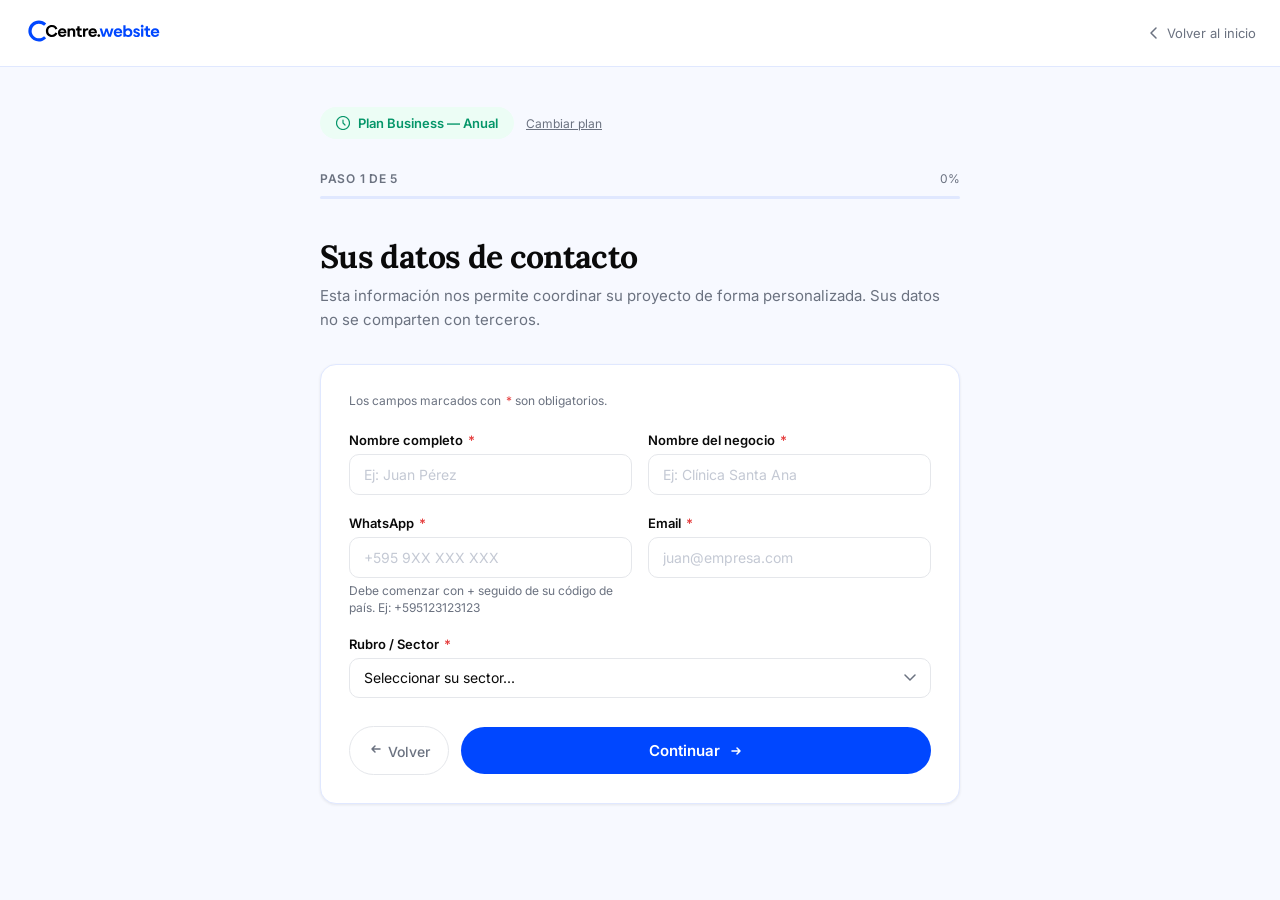
==== commit acd09bd5: "Add files via upload" ====
--- a/empezar.html
+++ b/empezar.html
@@ -228,9 +228,9 @@
       <div class="row2">
         <div class="field">
           <label class="field-label" for="whatsapp">WhatsApp <span class="req">*</span></label>
-          <input class="field-input" type="tel" id="whatsapp" placeholder="+595 9XX XXX XXX" autocomplete="tel">
-          <p class="field-hint">Lo usaremos para coordinar su proyecto de forma rápida. No enviamos publicidad.</p>
-          <div class="field-error" id="err-whatsapp">Por favor ingrese su número de WhatsApp.</div>
+          <input class="field-input" type="tel" id="whatsapp" placeholder="+595 9XX XXX XXX" autocomplete="tel" pattern="\+[0-9\s]{7,20}" inputmode="tel">
+          <p class="field-hint">Debe comenzar con + seguido de su código de país. Ej: +595123123123</p>
+          <div class="field-error" id="err-whatsapp">Ingrese un número válido comenzando con + (ej: +595123123123)</div>
         </div>
         <div class="field">
           <label class="field-label" for="email">Email <span class="req">*</span></label>
@@ -281,7 +281,7 @@
       <div class="field">
         <label class="field-label">¿Tiene sitio web actualmente? <span class="req">*</span></label>
         <div class="option-group" id="web-group">
-          <label class="option-item selected" onclick="selectOption('web-group',this,'si');showCond('cond-web-url',true)">
+          <label class="option-item" data-radio-group="web-group" data-value="si" data-showcond="cond-web-url" data-showcond-val="true">
             <input type="radio" name="web" value="si">
             <div class="option-dot"></div>
             <div class="option-text"><div class="option-main">Sí, tengo un sitio activo</div></div>
@@ -332,7 +332,7 @@
         </div>
         <div class="cond" id="cond-redes-url">
           <div class="cond-label">Enlace a su perfil principal</div>
-          <input class="field-input" type="url" id="redes-url" placeholder="https://instagram.com/sunegocio">
+          <input class="field-input" type="url" id="redes-url" placeholder="https://redsocial.com/sunegocio">
           <p class="field-hint">Conocer su presencia actual nos ayuda a crear un sitio coherente con su imagen de marca.</p>
         </div>
       </div>
@@ -708,6 +708,7 @@
       var err = document.getElementById('err-'+id);
       var valid = el.value.trim().length > 0;
       if(id === 'email') valid = valid && /^[^@]+@[^@]+\.[^@]+$/.test(el.value.trim());
+        if(id === 'whatsapp') valid = valid && /^\+[0-9][0-9\s]{6,19}$/.test(el.value.trim());
       el.classList.toggle('has-error', !valid);
       if(err) err.style.display = valid ? 'none' : 'block';
       if(!valid) ok = false;
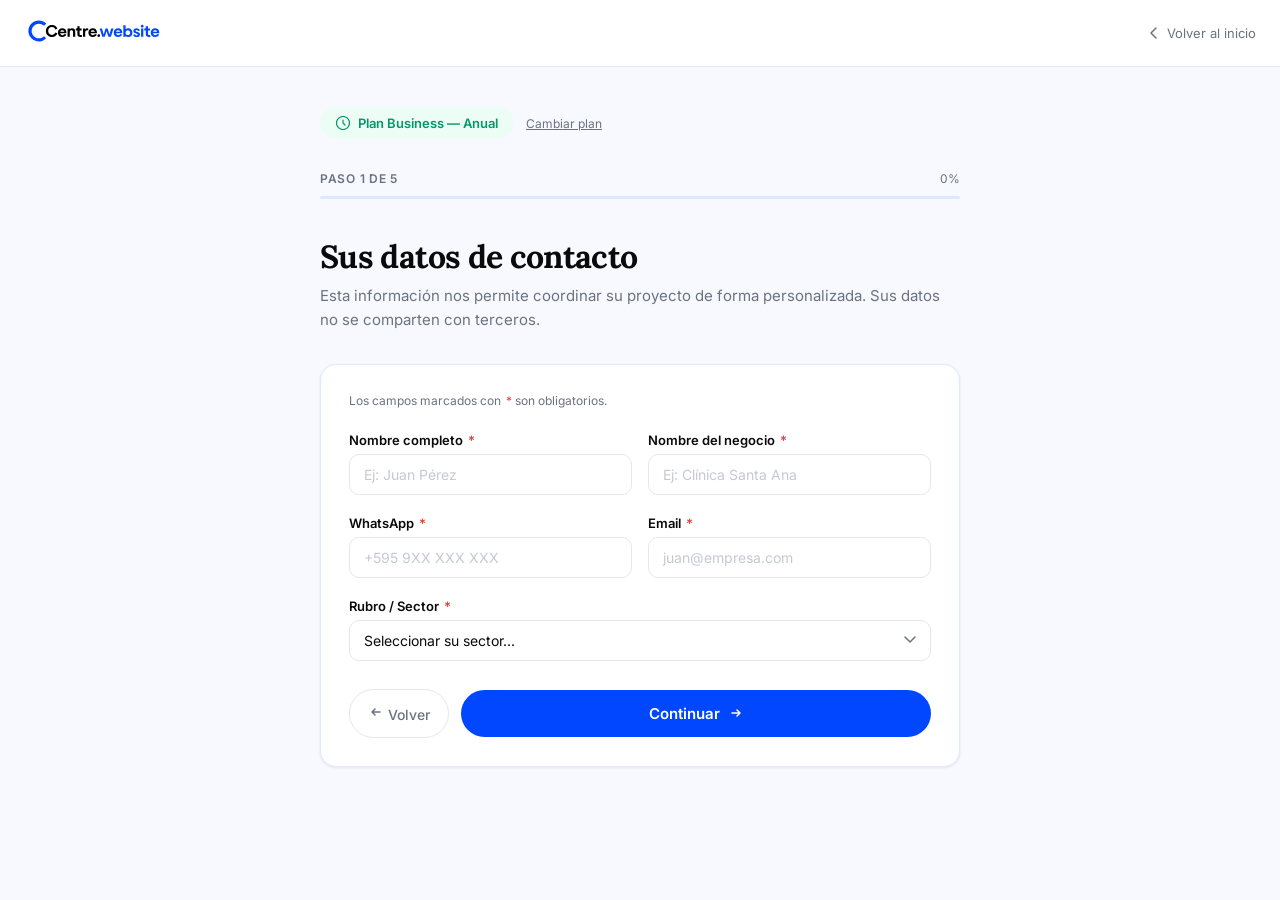
==== commit f32b38d0: "Add files via upload" ====
--- a/empezar.html
+++ b/empezar.html
@@ -229,8 +229,8 @@
         <div class="field">
           <label class="field-label" for="whatsapp">WhatsApp <span class="req">*</span></label>
           <input class="field-input" type="tel" id="whatsapp" placeholder="+595 9XX XXX XXX" autocomplete="tel" pattern="\+[0-9\s]{7,20}" inputmode="tel">
-          <p class="field-hint">Debe comenzar con + seguido de su código de país. Ej: +595123123123</p>
-          <div class="field-error" id="err-whatsapp">Ingrese un número válido comenzando con + (ej: +595123123123)</div>
+          
+          <div class="field-error" id="err-whatsapp">Número inválido — debe comenzar con +<br>(ej: +595123123123)</div>
         </div>
         <div class="field">
           <label class="field-label" for="email">Email <span class="req">*</span></label>
@@ -626,7 +626,7 @@
 </main>
 
 <script>
-var WEBHOOK = 'https://hook.us2.make.com/PLACEHOLDER_ONBOARDING';
+var WEBHOOK = 'https://hook.us2.make.com/9xmejzhe9c0up5kj8sgljae8cji4p5d9';
 var STRIPE = {
   starter:  { annual:'https://buy.stripe.com/test_aFaeV7d7X80R5Px10i5wI01', monthly:'https://buy.stripe.com/test_14A7sF4Brepfb9R24m5wI00' },
   business: { annual:'https://buy.stripe.com/test_14A8wJ6Jz3KB2DleR85wI03', monthly:'https://buy.stripe.com/test_aFa28l1pfdlbem38sK5wI02' }
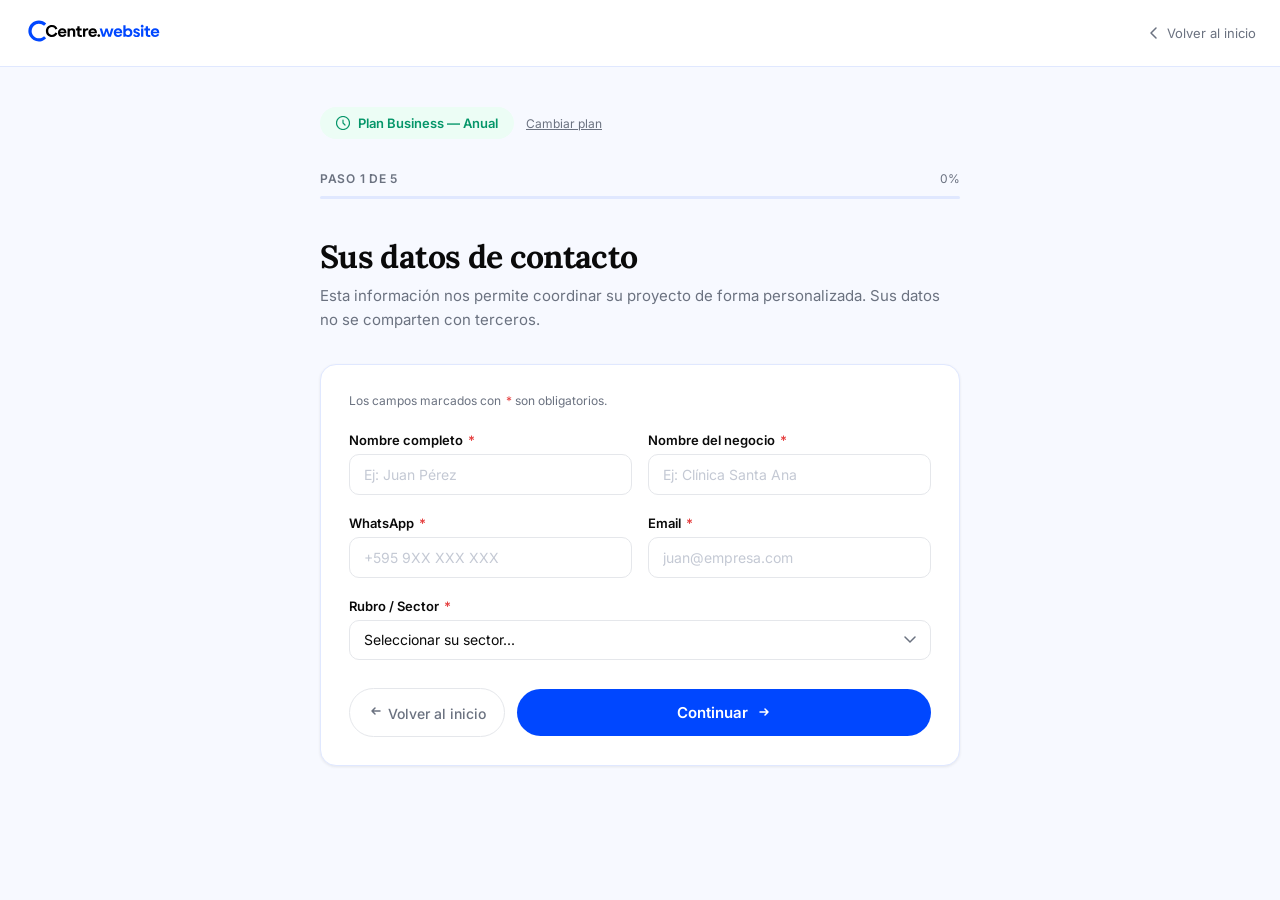
==== commit 29381f2b: "Add files via upload" ====
--- a/empezar.html
+++ b/empezar.html
@@ -260,9 +260,9 @@
         <input class="field-input" type="text" id="sector-otro" placeholder="Ej: Veterinaria, Odontología...">
       </div>
       <div class="btn-row">
-        <button class="btn-back" onclick="goBack(1)">
+        <button class="btn-back" onclick="window.location.href='/'">
           <svg viewBox="0 0 16 16" fill="none"><path d="M12 8H4M7 5L4 8l3 3" stroke="currentColor" stroke-width="1.5" stroke-linecap="round" stroke-linejoin="round"/></svg>
-          Volver
+          Volver al inicio
         </button>
         <button class="btn-next" onclick="goNext(1)">
           Continuar
@@ -297,7 +297,7 @@
             <div class="option-text"><div class="option-main">Tuve uno pero ya no está activo</div></div>
           </label>
         </div>
-        <div class="cond show" id="cond-web-url">
+        <div class="cond" id="cond-web-url">
           <div class="cond-label">URL de su sitio actual</div>
           <input class="field-input" type="url" id="web-url" placeholder="https://www.sunegocio.com">
           <p class="field-hint">Lo analizamos para entender qué funciona hoy y qué mejorar.</p>
@@ -545,7 +545,7 @@
   </div>
 
   <!-- ══ STEP 6 : ÚLTIMO PASO ══ -->
-  <div class="step" id="step-5"">
+  <div class="step" id="step-5">
     <h1 class="step-title">Último paso</h1>
     <p class="step-sub">Ya casi terminamos. Estos últimos detalles nos ayudan a priorizar y preparar mejor su proyecto.</p>
     <div class="form-card">
@@ -627,9 +627,28 @@
 
 <script>
 var WEBHOOK = 'https://hook.us2.make.com/9xmejzhe9c0up5kj8sgljae8cji4p5d9';
+
+/* ═══════════════════════════════════════════════════════════════════
+   STRIPE — LIENS DE PAIEMENT
+   ⚠️  MODE TEST ACTIF — à remplacer par les liens LIVE avant go-live
+   Procédure :
+     1. Compléter la vérification d'identité sur dashboard.stripe.com
+     2. Créer 4 Payment Links en mode LIVE avec ces noms de produits :
+        · Plan Starter Anual   → remplacer la valeur starter.annual
+        · Plan Starter Mensual → remplacer la valeur starter.monthly
+        · Plan Business Anual  → remplacer la valeur business.annual
+        · Plan Business Mensual→ remplacer la valeur business.monthly
+     3. Supprimer cette notice et uploader empezar.html sur GitHub
+   ═══════════════════════════════════════════════════════════════════ */
 var STRIPE = {
-  starter:  { annual:'https://buy.stripe.com/test_aFaeV7d7X80R5Px10i5wI01', monthly:'https://buy.stripe.com/test_14A7sF4Brepfb9R24m5wI00' },
-  business: { annual:'https://buy.stripe.com/test_14A8wJ6Jz3KB2DleR85wI03', monthly:'https://buy.stripe.com/test_aFa28l1pfdlbem38sK5wI02' }
+  starter:  {
+    annual:  'https://buy.stripe.com/test_aFaeV7d7X80R5Px10i5wI01',  /* ← REMPLACER PAR LIEN LIVE STARTER ANUAL   */
+    monthly: 'https://buy.stripe.com/test_14A7sF4Brepfb9R24m5wI00'   /* ← REMPLACER PAR LIEN LIVE STARTER MENSUAL */
+  },
+  business: {
+    annual:  'https://buy.stripe.com/test_14A8wJ6Jz3KB2DleR85wI03',  /* ← REMPLACER PAR LIEN LIVE BUSINESS ANUAL  */
+    monthly: 'https://buy.stripe.com/test_aFa28l1pfdlbem38sK5wI02'   /* ← REMPLACER PAR LIEN LIVE BUSINESS MENSUAL */
+  }
 };
 var state = { plan:'business', billing:'annual' };
 var TOTAL = 5;
@@ -719,6 +738,13 @@
     sec.classList.toggle('has-error', !secOk);
     errSec.style.display = secOk ? 'none' : 'block';
     if(!secOk) ok = false;
+    // Valider le champ libre quand "Otro" est sélectionné
+    if(secOk && sec.value === 'Otro'){
+      var otroEl = document.getElementById('sector-otro');
+      var otroOk = otroEl && otroEl.value.trim().length > 0;
+      if(otroEl) otroEl.classList.toggle('has-error', !otroOk);
+      if(!otroOk) ok = false;
+    }
     return ok;
   }
   if(n === 3){
@@ -876,14 +902,34 @@
 }
 
 /* ── SUBMIT ── */
+var _formSubmitted = false;
 function submitForm(){
+  // Protection double-submit
+  if(_formSubmitted) return;
+  _formSubmitted = true;
+  var btn = document.querySelector('#step-5 .btn-next');
+  if(btn){ btn.disabled = true; btn.textContent = 'Procesando...'; }
+
   showStep('confirm');
   var data = collectData();
+
   fetch(WEBHOOK,{
     method:'POST',
     headers:{'Content-Type':'application/json'},
     body:JSON.stringify(data)
-  }).catch(function(){});
+  }).then(function(res){
+    if(!res.ok) throw new Error('HTTP ' + res.status);
+  }).catch(function(err){
+    // Webhook Make indisponible — on ne bloque pas le client, mais on sauvegarde les données
+    console.warn('[CCentre] Webhook Make non joignable:', err.message || err);
+    try {
+      var fallback = { ts: new Date().toISOString(), data: data };
+      localStorage.setItem('ccenew_onboarding_fallback', JSON.stringify(fallback));
+      console.info('[CCentre] Données sauvegardées en localStorage (clé: ccenew_onboarding_fallback)');
+    } catch(e) { /* localStorage non disponible (mode privé ou quota) */ }
+  });
+
+  // Redirection vers Stripe après 2,5s
   setTimeout(function(){
     window.location.href = STRIPE[state.plan][state.billing];
   }, 2500);
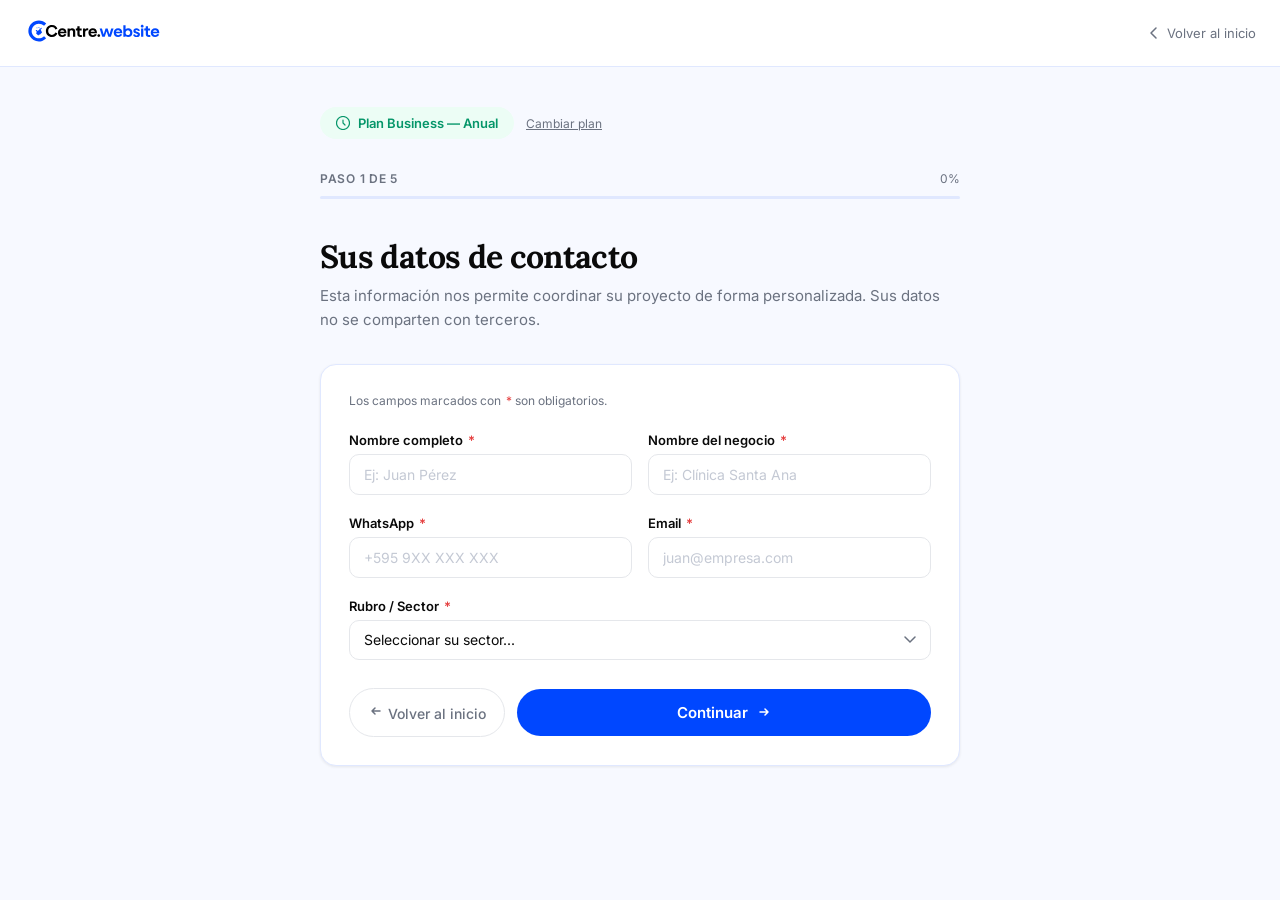
==== commit d2fe3a74: "Add files via upload" ====
--- a/empezar.html
+++ b/empezar.html
@@ -151,26 +151,32 @@
 <!-- NAV -->
 <div class="top-bar">
   <a href="/" class="nav-logo" aria-label="CCentre.website">
-    <svg height="26" viewBox="0 0 2928.56 544.53" xmlns="http://www.w3.org/2000/svg" style="width:auto">
-      <defs><style>.nl0{fill:#0047FF}.nl1{fill:#0047FF}</style></defs>
-      <path class="nl1" d="M419.93,380.21l42.86,43.7c-28.16,31.55-61.76,52.23-97.29,62.59-17.08,4.25-34.95,6.5-53.35,6.5-81.02,0-151.84-43.65-190.24-108.72-.01-.03-.03-.06-.04-.09-19.35-32.82-30.45-71.08-30.45-111.93,0-64.52,27.69-122.58,71.83-162.94.16-.15.32-.3.49-.45,39.2-35.62,91.27-57.34,148.41-57.34,29.34,0,57.35,5.73,82.97,16.12,26.03,11.28,50.1,27.93,70.5,49.66l-45.43,46.92c-43.6-42.29-109.69-58.73-164.84-35-72.11,31.03-104.73,103.69-91.38,178.12.09.51.04,1.06.08,1.57,24.29,86.93,110.86,137.3,199.17,108.79,21.43-6.92,38.81-22.76,56.71-37.5Z"/>
-      <g>
-        <path d="M458.6,272.11c0-73.6,51.52-126.88,126.18-126.88,69.05,0,105.85,44.86,114.26,81.67l-45.21,12.62c-4.91-20.68-26.99-49.07-69.05-49.07-45.21,0-78.16,34-78.16,81.67s32.95,81.67,78.16,81.67c42.06,0,64.14-28.39,69.05-49.07l45.56,12.62c-8.76,36.8-45.21,81.67-114.61,81.67-74.66,0-126.18-52.92-126.18-126.88Z"/>
-        <path d="M710.25,307.86c0-53.63,40.66-91.13,91.83-91.13s87.27,34,87.27,85.87c0,7.36-.7,14.72-1.05,18.23h-131.08c3.5,23.48,22.08,38.91,46.62,38.91,21.03,0,35.05-12.27,40.31-25.24l42.06,11.57c-9.11,29.44-40.31,52.92-82.37,52.92-52.22,0-93.58-37.85-93.58-91.13ZM844.84,287.19c-3.5-19.63-21.03-31.19-42.41-31.19s-37.5,10.51-43.46,31.19h85.87Z"/>
-        <path d="M912.14,220.94h46.62v15.07c10.87-12.62,27.34-19.28,48.72-19.28,38.91,0,65.89,26.99,65.89,65.54v112.51h-46.62v-99.19c0-22.78-12.62-36.8-33.65-36.8s-34.35,14.37-34.35,36.8v99.19h-46.62v-173.85Z"/>
-        <path d="M1117.88,338.71v-78.51h-32.25v-39.26h14.02c13.67,0,18.23-8.76,18.23-32.95v-14.02h46.62v46.97h42.41v39.26h-42.41v75.36c0,14.37,8.06,22.78,22.08,22.78,7.71,0,15.77-1.4,22.43-3.51l6.31,36.45c-10.51,3.5-22.78,5.61-34.7,5.61-37.85,0-62.74-23.13-62.74-58.18Z"/>
-        <path d="M1235.29,220.94h46.62v18.93c10.87-15.07,26.99-23.13,48.02-23.13,5.26,0,10.16.35,15.42,1.05v41.36c-4.91-.7-9.81-1.4-15.07-1.4-29.79,0-48.37,17.52-48.37,44.16v92.88h-46.62v-173.85Z"/>
-        <path d="M1348.85,307.86c0-53.63,40.66-91.13,91.83-91.13s87.27,34,87.27,85.87c0,7.36-.7,14.72-1.05,18.23h-131.08c3.5,23.48,22.08,38.91,46.62,38.91,21.03,0,35.05-12.27,40.31-25.24l42.06,11.57c-9.11,29.44-40.31,52.92-82.37,52.92-52.22,0-93.58-37.85-93.58-91.13ZM1483.44,287.19c-3.5-19.63-21.03-31.19-42.41-31.19s-37.5,10.51-43.46,31.19h85.87Z"/>
-        <path d="M1537.07,368.5c0-15.42,12.62-28.74,28.74-28.74s28.74,13.32,28.74,28.74-12.97,28.39-28.74,28.39-28.74-12.62-28.74-28.39Z"/>
-        <path class="nl0" d="M1584.03,220.94h48.72l36.45,124.78,38.55-124.78h43.81l38.55,124.78,36.1-124.78h48.72l-55.38,173.85h-52.22l-37.85-118.12-37.85,118.12h-52.22l-55.38-173.85Z"/>
-        <path class="nl0" d="M1878.8,307.86c0-53.63,40.66-91.13,91.83-91.13s87.27,34,87.27,85.87c0,7.36-.7,14.72-1.05,18.23h-131.08c3.5,23.48,22.08,38.91,46.62,38.91,21.03,0,35.05-12.27,40.31-25.24l42.06,11.57c-9.11,29.44-40.31,52.92-82.37,52.92-52.22,0-93.58-37.85-93.58-91.13ZM2013.39,287.19c-3.5-19.63-21.03-31.19-42.41-31.19s-37.5,10.51-43.46,31.19h85.87Z"/>
-        <path class="nl0" d="M2127.29,378.66v16.12h-46.62v-245.35h46.62v87.97c14.02-13.32,32.95-20.68,55.38-20.68,51.17,0,87.97,37.85,87.97,91.13s-36.8,91.13-87.97,91.13c-22.08,0-41.01-7.01-55.38-20.33ZM2175.66,356.93c27.69,0,48.37-21.03,48.37-49.07s-20.68-49.07-48.37-49.07-48.37,20.68-48.37,49.07,20.68,49.07,48.37,49.07Z"/>
-        <path class="nl0" d="M2285.37,348.52l39.61-10.16c2.8,15.42,17.17,25.59,36.1,25.59,14.37,0,23.83-6.31,23.83-15.77s-7.01-14.72-25.59-19.98l-21.38-6.31c-31.19-9.46-46.62-25.94-46.62-51.17,0-32.6,25.24-53.98,64.84-53.98,37.15,0,64.84,19.28,71.85,49.77l-39.61,7.36c-4.56-13.32-17.17-22.08-31.89-22.43-12.97,0-21.38,7.01-21.38,16.47,0,8.76,6.66,14.02,25.24,18.58l21.38,5.96c30.84,8.76,46.97,24.88,46.97,51.52,0,32.6-27.34,55.03-67.29,55.03s-72.55-22.08-76.06-50.47Z"/>
-        <path class="nl0" d="M2475.33,141.03c16.82,0,30.14,14.02,30.14,30.14s-13.32,29.79-30.14,29.79-30.14-13.67-30.14-29.79,13.32-30.14,30.14-30.14ZM2452.19,220.94h46.62v173.85h-46.62v-173.85Z"/>
-        <path class="nl0" d="M2550.68,338.71v-78.51h-32.25v-39.26h14.02c13.67,0,18.23-8.76,18.23-32.95v-14.02h46.62v46.97h42.41v39.26h-42.41v75.36c0,14.37,8.06,22.78,22.08,22.78,7.71,0,15.77-1.4,22.43-3.51l6.31,36.45c-10.51,3.5-22.78,5.61-34.7,5.61-37.85,0-62.74-23.13-62.74-58.18Z"/>
-        <path class="nl0" d="M2654.42,307.86c0-53.63,40.66-91.13,91.83-91.13s87.27,34,87.27,85.87c0,7.36-.7,14.72-1.05,18.23h-131.08c3.5,23.48,22.08,38.91,46.62,38.91,21.03,0,35.05-12.27,40.31-25.24l42.06,11.57c-9.11,29.44-40.31,52.92-82.37,52.92-52.22,0-93.58-37.85-93.58-91.13ZM2789.01,287.19c-3.5-19.63-21.03-31.19-42.41-31.19s-37.5,10.51-43.46,31.19h85.87Z"/>
-      </g>
-    </svg>
+    <svg height="26" viewBox="0 0 2928.56 544.53" xmlns="http://www.w3.org/2000/svg" aria-hidden="true" style="width:auto">
+  <defs><style>.nl0{fill:#0047FF}.nl1{fill:#0047FF}</style></defs>
+  <path class="nl1" d="M419.93,380.21l42.86,43.7c-28.16,31.55-61.76,52.23-97.29,62.59-17.08,4.25-34.95,6.5-53.35,6.5-81.02,0-151.84-43.65-190.24-108.72-.01-.03-.03-.06-.04-.09-19.35-32.82-30.45-71.08-30.45-111.93,0-64.52,27.69-122.58,71.83-162.94.16-.15.32-.3.49-.45,39.2-35.62,91.27-57.34,148.41-57.34,29.34,0,57.35,5.73,82.97,16.12,26.03,11.28,50.1,27.93,70.5,49.66l-45.43,46.92c-43.6-42.29-109.69-58.73-164.84-35-72.11,31.03-104.73,103.69-91.38,178.12.09.51.04,1.06.08,1.57,24.29,86.93,110.86,137.3,199.17,108.79,21.43-6.92,38.81-22.76,56.71-37.5Z"/>
+  <g>
+    <path d="M458.6,272.11c0-73.6,51.52-126.88,126.18-126.88,69.05,0,105.85,44.86,114.26,81.67l-45.21,12.62c-4.91-20.68-26.99-49.07-69.05-49.07-45.21,0-78.16,34-78.16,81.67s32.95,81.67,78.16,81.67c42.06,0,64.14-28.39,69.05-49.07l45.56,12.62c-8.76,36.8-45.21,81.67-114.61,81.67-74.66,0-126.18-52.92-126.18-126.88Z"/>
+    <path d="M710.25,307.86c0-53.63,40.66-91.13,91.83-91.13s87.27,34,87.27,85.87c0,7.36-.7,14.72-1.05,18.23h-131.08c3.5,23.48,22.08,38.91,46.62,38.91,21.03,0,35.05-12.27,40.31-25.24l42.06,11.57c-9.11,29.44-40.31,52.92-82.37,52.92-52.22,0-93.58-37.85-93.58-91.13ZM844.84,287.19c-3.5-19.63-21.03-31.19-42.41-31.19s-37.5,10.51-43.46,31.19h85.87Z"/>
+    <path d="M912.14,220.94h46.62v15.07c10.87-12.62,27.34-19.28,48.72-19.28,38.91,0,65.89,26.99,65.89,65.54v112.51h-46.62v-99.19c0-22.78-12.62-36.8-33.65-36.8s-34.35,14.37-34.35,36.8v99.19h-46.62v-173.85Z"/>
+    <path d="M1117.88,338.71v-78.51h-32.25v-39.26h14.02c13.67,0,18.23-8.76,18.23-32.95v-14.02h46.62v46.97h42.41v39.26h-42.41v75.36c0,14.37,8.06,22.78,22.08,22.78,7.71,0,15.77-1.4,22.43-3.51l6.31,36.45c-10.51,3.5-22.78,5.61-34.7,5.61-37.85,0-62.74-23.13-62.74-58.18Z"/>
+    <path d="M1235.29,220.94h46.62v18.93c10.87-15.07,26.99-23.13,48.02-23.13,5.26,0,10.16.35,15.42,1.05v41.36c-4.91-.7-9.81-1.4-15.07-1.4-29.79,0-48.37,17.52-48.37,44.16v92.88h-46.62v-173.85Z"/>
+    <path d="M1348.85,307.86c0-53.63,40.66-91.13,91.83-91.13s87.27,34,87.27,85.87c0,7.36-.7,14.72-1.05,18.23h-131.08c3.5,23.48,22.08,38.91,46.62,38.91,21.03,0,35.05-12.27,40.31-25.24l42.06,11.57c-9.11,29.44-40.31,52.92-82.37,52.92-52.22,0-93.58-37.85-93.58-91.13ZM1483.44,287.19c-3.5-19.63-21.03-31.19-42.41-31.19s-37.5,10.51-43.46,31.19h85.87Z"/>
+    <path d="M1537.07,368.5c0-15.42,12.62-28.74,28.74-28.74s28.74,13.32,28.74,28.74-12.97,28.39-28.74,28.39-28.74-12.62-28.74-28.39Z"/>
+    <path class="nl0" d="M1584.03,220.94h48.72l36.45,124.78,38.55-124.78h43.81l38.55,124.78,36.1-124.78h48.72l-55.38,173.85h-52.22l-37.85-118.12-37.85,118.12h-52.22l-55.38-173.85Z"/>
+    <path class="nl0" d="M1878.8,307.86c0-53.63,40.66-91.13,91.83-91.13s87.27,34,87.27,85.87c0,7.36-.7,14.72-1.05,18.23h-131.08c3.5,23.48,22.08,38.91,46.62,38.91,21.03,0,35.05-12.27,40.31-25.24l42.06,11.57c-9.11,29.44-40.31,52.92-82.37,52.92-52.22,0-93.58-37.85-93.58-91.13ZM2013.39,287.19c-3.5-19.63-21.03-31.19-42.41-31.19s-37.5,10.51-43.46,31.19h85.87Z"/>
+    <path class="nl0" d="M2127.29,378.66v16.12h-46.62v-245.35h46.62v87.97c14.02-13.32,32.95-20.68,55.38-20.68,51.17,0,87.97,37.85,87.97,91.13s-36.8,91.13-87.97,91.13c-22.08,0-41.01-7.01-55.38-20.33ZM2175.66,356.93c27.69,0,48.37-21.03,48.37-49.07s-20.68-49.07-48.37-49.07-48.37,20.68-48.37,49.07,20.68,49.07,48.37,49.07Z"/>
+    <path class="nl0" d="M2285.37,348.52l39.61-10.16c2.8,15.42,17.17,25.59,36.1,25.59,14.37,0,23.83-6.31,23.83-15.77s-7.01-14.72-25.59-19.98l-21.38-6.31c-31.19-9.46-46.62-25.94-46.62-51.17,0-32.6,25.24-53.98,64.84-53.98,37.15,0,64.84,19.28,71.85,49.77l-39.61,7.36c-4.56-13.32-17.17-22.08-31.89-22.43-12.97,0-21.38,7.01-21.38,16.47,0,8.76,6.66,14.02,25.24,18.58l21.38,5.96c30.84,8.76,46.97,24.88,46.97,51.52,0,32.6-27.34,55.03-67.29,55.03s-72.55-22.08-76.06-50.47Z"/>
+    <path class="nl0" d="M2475.33,141.03c16.82,0,30.14,14.02,30.14,30.14s-13.32,29.79-30.14,29.79-30.14-13.67-30.14-29.79,13.32-30.14,30.14-30.14ZM2452.19,220.94h46.62v173.85h-46.62v-173.85Z"/>
+    <path class="nl0" d="M2550.68,338.71v-78.51h-32.25v-39.26h14.02c13.67,0,18.23-8.76,18.23-32.95v-14.02h46.62v46.97h42.41v39.26h-42.41v75.36c0,14.37,8.06,22.78,22.08,22.78,7.71,0,15.77-1.4,22.43-3.51l6.31,36.45c-10.51,3.5-22.78,5.61-34.7,5.61-37.85,0-62.74-23.13-62.74-58.18Z"/>
+    <path class="nl0" d="M2654.42,307.86c0-53.63,40.66-91.13,91.83-91.13s87.27,34,87.27,85.87c0,7.36-.7,14.72-1.05,18.23h-131.08c3.5,23.48,22.08,38.91,46.62,38.91,21.03,0,35.05-12.27,40.31-25.24l42.06,11.57c-9.11,29.44-40.31,52.92-82.37,52.92-52.22,0-93.58-37.85-93.58-91.13ZM2789.01,287.19c-3.5-19.63-21.03-31.19-42.41-31.19s-37.5,10.51-43.46,31.19h85.87Z"/>
+  </g>
+  <g>
+    <path class="nl1" d="M299.39,366.49h-.51c-.07-.42-.3-.64-.73-1.07l-46.64-46.6c1.69-1.39,2.99-2.92,4.52-4.4,11.89-11.47,12.03-30.31.36-42.01l-12.1-12.13c6.12-6.68,11.62-11.27,21.17-7.78,9.48,3.73,17.19,13.66,22.79,22.37l65.85-65.93c4.06-4.06,10.56-3.61,14.35.09s4.45,10.27.44,14.32l-27.36,27.66c5.46-1.99,10.71-.79,13.64,3.61,2.9,4.35,2.15,10.07-1.83,13.68-.34.07-.58,1.13-.19.96,5.18-2.2,10.8-.25,13.37,4.26,2.76,4.84,1.29,10.02-3.01,14.08,5.35-1.86,10.27-.86,13.31,3.2,2.94,3.93,2.86,9.65-.78,13.32l-34.03,34.28c-4.03,4.05-8.28,6.9-13.44,9.29-16.92,7.84-15.34,3.59-29.21,18.8Z"/>
+    <polygon class="nl1" points="273.22 218.99 258.57 204.38 265.88 197.03 280.53 211.68 273.22 218.99"/>
+    <polygon class="nl1" points="301.24 211.05 290.87 211.13 290.89 190.42 301.23 190.44 301.24 211.05"/>
+    <polygon class="nl1" points="318.94 218.97 311.6 211.67 326.22 197.07 333.52 204.35 318.94 218.97"/>
+  </g>
+</svg>
   </a>
   <a href="/" class="back-link">
     <svg viewBox="0 0 14 14" fill="none" xmlns="http://www.w3.org/2000/svg"><path d="M9 2L4 7L9 12" stroke="currentColor" stroke-width="1.5" stroke-linecap="round" stroke-linejoin="round"/></svg>
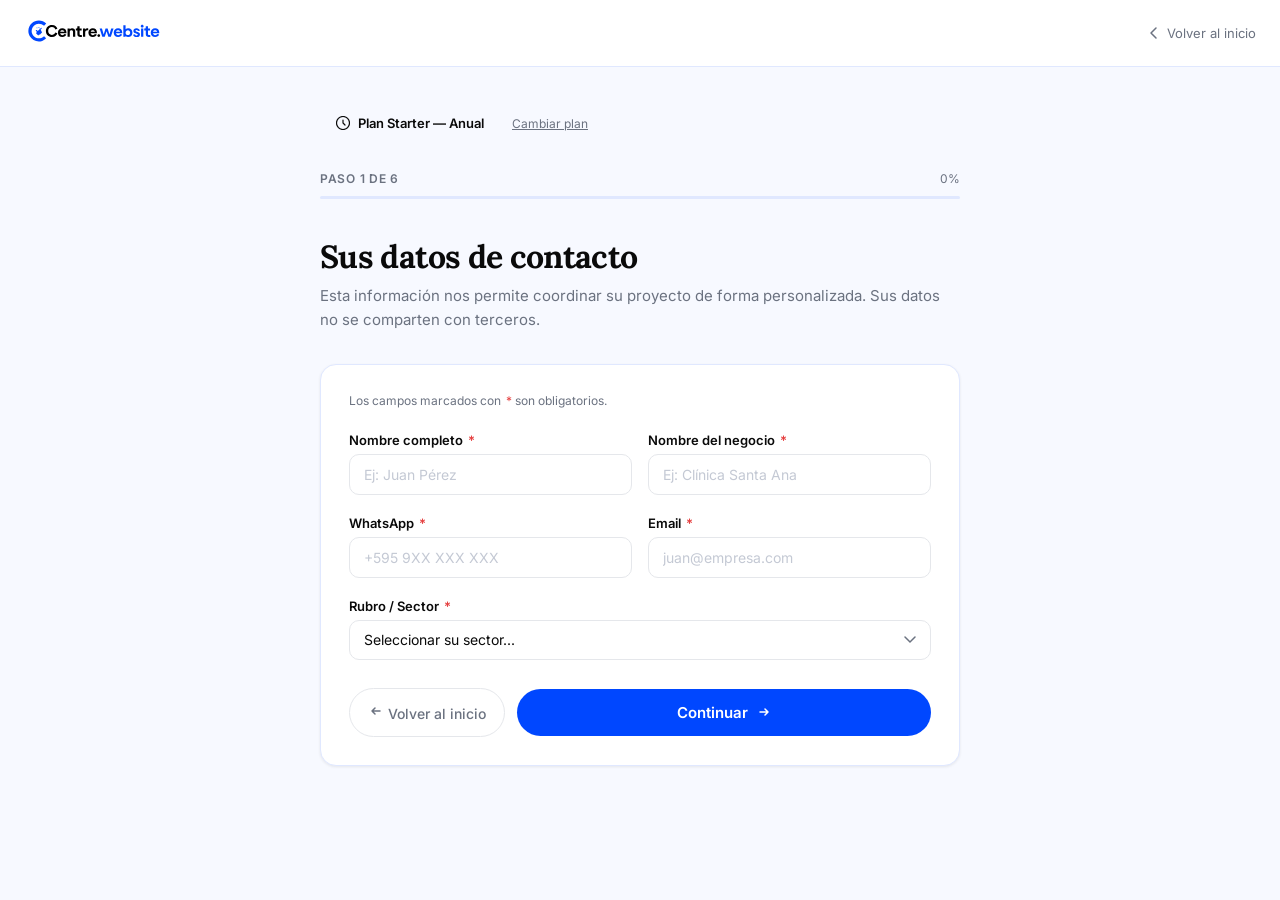
==== commit 7500c1cb: "Add files via upload" ====
--- a/empezar.html
+++ b/empezar.html
@@ -144,6 +144,19 @@
 /* ── ERROR ── */
 .field-error{font-size:12px;color:#E53E3E;margin-top:4px;display:none}
 .field-input.has-error{border-color:#E53E3E}
+
+/* ── UPLOAD ZONES ── */
+.upload-zone{border:2px dashed #D1D5DB;border-radius:12px;padding:28px 20px;text-align:center;cursor:pointer;transition:all .2s;background:#FAFAFA}
+.upload-zone:hover{border-color:#0047FF;background:#F0F4FF}
+.upload-label{font-size:14px;color:#374151;margin:10px 0 4px}
+.upload-link{color:#0047FF;font-weight:500}
+.upload-hint{font-size:12px;color:#9CA3AF}
+.upload-preview{display:flex;flex-wrap:wrap;gap:10px;margin-top:12px}
+.upload-thumb{position:relative;width:80px;height:80px;border-radius:8px;overflow:hidden;border:1px solid #E5E7EB}
+.upload-thumb img{width:100%;height:100%;object-fit:cover}
+.upload-thumb .upload-remove{position:absolute;top:3px;right:3px;width:18px;height:18px;background:rgba(0,0,0,.6);border-radius:50%;display:flex;align-items:center;justify-content:center;cursor:pointer;font-size:10px;color:#fff;line-height:1}
+.upload-file-item{display:flex;align-items:center;gap:8px;background:#F3F4F6;border-radius:8px;padding:8px 12px;font-size:12px;color:#374151}
+.upload-file-item .upload-remove{cursor:pointer;color:#9CA3AF;font-size:14px;margin-left:auto}
 </style>
 </head>
 <body>
@@ -152,7 +165,20 @@
 <div class="top-bar">
   <a href="/" class="nav-logo" aria-label="CCentre.website">
     <svg height="26" viewBox="0 0 2928.56 544.53" xmlns="http://www.w3.org/2000/svg" aria-hidden="true" style="width:auto">
-  <defs><style>.nl0{fill:#0047FF}.nl1{fill:#0047FF}</style></defs>
+  <defs><style>.nl0{fill:#0047FF}.nl1{fill:#0047FF}
+/* ── UPLOAD ZONES ── */
+.upload-zone{border:2px dashed #D1D5DB;border-radius:12px;padding:28px 20px;text-align:center;cursor:pointer;transition:all .2s;background:#FAFAFA}
+.upload-zone:hover{border-color:#0047FF;background:#F0F4FF}
+.upload-label{font-size:14px;color:#374151;margin:10px 0 4px}
+.upload-link{color:#0047FF;font-weight:500}
+.upload-hint{font-size:12px;color:#9CA3AF}
+.upload-preview{display:flex;flex-wrap:wrap;gap:10px;margin-top:12px}
+.upload-thumb{position:relative;width:80px;height:80px;border-radius:8px;overflow:hidden;border:1px solid #E5E7EB}
+.upload-thumb img{width:100%;height:100%;object-fit:cover}
+.upload-thumb .upload-remove{position:absolute;top:3px;right:3px;width:18px;height:18px;background:rgba(0,0,0,.6);border-radius:50%;display:flex;align-items:center;justify-content:center;cursor:pointer;font-size:10px;color:#fff;line-height:1}
+.upload-file-item{display:flex;align-items:center;gap:8px;background:#F3F4F6;border-radius:8px;padding:8px 12px;font-size:12px;color:#374151}
+.upload-file-item .upload-remove{cursor:pointer;color:#9CA3AF;font-size:14px;margin-left:auto}
+</style></defs>
   <path class="nl1" d="M419.93,380.21l42.86,43.7c-28.16,31.55-61.76,52.23-97.29,62.59-17.08,4.25-34.95,6.5-53.35,6.5-81.02,0-151.84-43.65-190.24-108.72-.01-.03-.03-.06-.04-.09-19.35-32.82-30.45-71.08-30.45-111.93,0-64.52,27.69-122.58,71.83-162.94.16-.15.32-.3.49-.45,39.2-35.62,91.27-57.34,148.41-57.34,29.34,0,57.35,5.73,82.97,16.12,26.03,11.28,50.1,27.93,70.5,49.66l-45.43,46.92c-43.6-42.29-109.69-58.73-164.84-35-72.11,31.03-104.73,103.69-91.38,178.12.09.51.04,1.06.08,1.57,24.29,86.93,110.86,137.3,199.17,108.79,21.43-6.92,38.81-22.76,56.71-37.5Z"/>
   <g>
     <path d="M458.6,272.11c0-73.6,51.52-126.88,126.18-126.88,69.05,0,105.85,44.86,114.26,81.67l-45.21,12.62c-4.91-20.68-26.99-49.07-69.05-49.07-45.21,0-78.16,34-78.16,81.67s32.95,81.67,78.16,81.67c42.06,0,64.14-28.39,69.05-49.07l45.56,12.62c-8.76,36.8-45.21,81.67-114.61,81.67-74.66,0-126.18-52.92-126.18-126.88Z"/>
@@ -488,6 +514,18 @@
           </div>
         </div>
 
+
+        <!-- Upload fotos -->
+        <div class="cond show" id="upload-fotos-wrap" style="margin-top:12px">
+          <label class="field-label">Subir fotos o imágenes del negocio <span style="font-weight:400;color:var(--text-muted)">(opcional)</span></label>
+          <div class="upload-zone" id="upload-fotos-zone" onclick="document.getElementById('upload-fotos-input').click()">
+            <svg width="32" height="32" viewBox="0 0 32 32" fill="none"><path d="M16 20V12M16 12l-4 4M16 12l4 4" stroke="#6B7280" stroke-width="1.8" stroke-linecap="round" stroke-linejoin="round"/><rect x="2" y="2" width="28" height="28" rx="6" stroke="#D1D5DB" stroke-width="1.5" stroke-dasharray="4 3"/></svg>
+            <p class="upload-label">Arrastrá tus archivos aquí o <span class="upload-link">seleccioná desde tu dispositivo</span></p>
+            <p class="upload-hint">PNG, JPG, JPEG — máx. 10 MB por archivo</p>
+          </div>
+          <input type="file" id="upload-fotos-input" accept=".png,.jpg,.jpeg" multiple style="display:none" onchange="handleUpload('fotos',this)">
+          <div class="upload-preview" id="upload-fotos-preview"></div>
+        </div>
         <div class="field">
           <label class="field-label">¿Cómo describiría el tono de su marca?</label>
           <div class="option-group" id="tono-group">
@@ -531,6 +569,18 @@
         </div>
       </div>
 
+
+        <!-- Upload logo -->
+        <div class="cond show" id="upload-logo-wrap" style="margin-top:12px">
+          <label class="field-label">Subir su logo <span style="font-weight:400;color:var(--text-muted)">(opcional)</span></label>
+          <div class="upload-zone" id="upload-logo-zone" onclick="document.getElementById('upload-logo-input').click()">
+            <svg width="32" height="32" viewBox="0 0 32 32" fill="none"><path d="M16 20V12M16 12l-4 4M16 12l4 4" stroke="#6B7280" stroke-width="1.8" stroke-linecap="round" stroke-linejoin="round"/><rect x="2" y="2" width="28" height="28" rx="6" stroke="#D1D5DB" stroke-width="1.5" stroke-dasharray="4 3"/></svg>
+            <p class="upload-label">Arrastrá su logo aquí o <span class="upload-link">seleccioná desde su dispositivo</span></p>
+            <p class="upload-hint">SVG, EPS, PNG, JPG, JPEG — máx. 10 MB</p>
+          </div>
+          <input type="file" id="upload-logo-input" accept=".svg,.eps,.png,.jpg,.jpeg" style="display:none" onchange="handleUpload('logo',this)">
+          <div class="upload-preview" id="upload-logo-preview"></div>
+        </div>
       <div class="field">
         <label class="field-label" for="colores">¿Tiene colores o paleta definida para su marca? <span style="font-weight:400;color:var(--text-muted)">(opcional)</span></label>
         <input class="field-input" type="text" id="colores" placeholder="Ej: azul marino y dorado, o código #0047FF">
@@ -648,12 +698,12 @@
    ═══════════════════════════════════════════════════════════════════ */
 var STRIPE = {
   starter:  {
-    annual:  'https://buy.stripe.com/test_aFaeV7d7X80R5Px10i5wI01',  /* ← REMPLACER PAR LIEN LIVE STARTER ANUAL   */
-    monthly: 'https://buy.stripe.com/test_14A7sF4Brepfb9R24m5wI00'   /* ← REMPLACER PAR LIEN LIVE STARTER MENSUAL */
+    annual:  'https://buy.stripe.com/dRm4gBgyOczFbZy5wA0ZW01',  /* ← REMPLACER PAR LIEN LIVE STARTER ANUAL   */
+    monthly: 'https://buy.stripe.com/3cI9AV3M2gPV9RqbUY0ZW00'   /* ← REMPLACER PAR LIEN LIVE STARTER MENSUAL */
   },
   business: {
-    annual:  'https://buy.stripe.com/test_14A8wJ6Jz3KB2DleR85wI03',  /* ← REMPLACER PAR LIEN LIVE BUSINESS ANUAL  */
-    monthly: 'https://buy.stripe.com/test_aFa28l1pfdlbem38sK5wI02'   /* ← REMPLACER PAR LIEN LIVE BUSINESS MENSUAL */
+    annual:  'https://buy.stripe.com/3cI3cx0zQ8jpgfO6AE0ZW03',  /* ← REMPLACER PAR LIEN LIVE BUSINESS ANUAL  */
+    monthly: 'https://buy.stripe.com/fZucN74Q61V13t25wA0ZW02'   /* ← REMPLACER PAR LIEN LIVE BUSINESS MENSUAL */
   }
 };
 var state = { plan:'business', billing:'annual' };
@@ -725,6 +775,20 @@
 function goBack(from){ showStep(from-1); }
 
 /* ── VALIDATION ── */
+function showRadioError(groupId, show){
+  var grp = document.getElementById(groupId);
+  if(!grp) return;
+  var err = document.getElementById('err-'+groupId);
+  if(!err){
+    err = document.createElement('div');
+    err.id = 'err-'+groupId;
+    err.className = 'field-error';
+    err.style.display = 'none';
+    err.textContent = 'Por favor seleccione una opción.';
+    grp.parentNode.insertBefore(err, grp.nextSibling);
+  }
+  err.style.display = show ? 'block' : 'none';
+}
 function validateStep(n){
   if(n === 1){
     var ok = true;
@@ -744,7 +808,6 @@
     sec.classList.toggle('has-error', !secOk);
     errSec.style.display = secOk ? 'none' : 'block';
     if(!secOk) ok = false;
-    // Valider le champ libre quand "Otro" est sélectionné
     if(secOk && sec.value === 'Otro'){
       var otroEl = document.getElementById('sector-otro');
       var otroOk = otroEl && otroEl.value.trim().length > 0;
@@ -753,9 +816,57 @@
     }
     return ok;
   }
+  if(n === 2){
+    // ¿Tiene sitio web? — obligatoire
+    var web = document.querySelector('input[name="web"]:checked');
+    if(!web){ showRadioError('web-group', true); return false; }
+    showRadioError('web-group', false);
+    return true;
+  }
   if(n === 3){
+    var ok = true;
+    // Objetivo obligatoire
     var obj = document.querySelector('input[name="objetivo"]:checked');
-    if(!obj){ alert('Por favor seleccione su objetivo principal.'); return false; }
+    if(!obj){ showRadioError('objetivo-group', true); ok = false; }
+    else { showRadioError('objetivo-group', false); }
+    // Secciones — au moins une case cochée
+    var secciones = document.querySelectorAll('#secciones-group input[type=checkbox]:checked');
+    if(secciones.length === 0){ showRadioError('secciones-group', true); ok = false; }
+    else { showRadioError('secciones-group', false); }
+    // Objetivo otro si "otro" sélectionné
+    if(obj && obj.value === 'otro'){
+      var otroOtro = document.getElementById('objetivo-otro');
+      var otroOtroOk = otroOtro && otroOtro.value.trim().length > 0;
+      if(otroOtro) otroOtro.classList.toggle('has-error', !otroOtroOk);
+      if(!otroOtroOk) ok = false;
+    }
+    return ok;
+  }
+  if(n === 4){
+    var ok = true;
+    var isBiz = state.plan === 'business';
+    if(isBiz){
+      // Contenido obligatoire pour Business
+      var cont = document.querySelector('input[name="contenido"]:checked');
+      if(!cont){ showRadioError('contenido-group', true); ok = false; }
+      else { showRadioError('contenido-group', false); }
+      // Tono obligatoire pour Business
+      var tono = document.querySelector('input[name="tono"]:checked');
+      if(!tono){ showRadioError('tono-group', true); ok = false; }
+      else { showRadioError('tono-group', false); }
+    }
+    // Logo obligatoire pour tous
+    var logo = document.querySelector('input[name="logo"]:checked');
+    if(!logo){ showRadioError('logo-group', true); ok = false; }
+    else { showRadioError('logo-group', false); }
+    return ok;
+  }
+  if(n === 5){
+    // Urgencia obligatoire
+    var urg = document.querySelector('input[name="urgencia"]:checked');
+    if(!urg){ showRadioError('urgencia-group', true); return false; }
+    showRadioError('urgencia-group', false);
+    return true;
   }
   return true;
 }
@@ -940,6 +1051,69 @@
     window.location.href = STRIPE[state.plan][state.billing];
   }, 2500);
 }
+
+/* ── UPLOAD HANDLER ── */
+var uploadedFiles = { fotos: [], logo: [] };
+function handleUpload(type, input){
+  var files = Array.from(input.files);
+  var preview = document.getElementById('upload-'+type+'-preview');
+  files.forEach(function(file){
+    if(file.size > 10 * 1024 * 1024){ alert('El archivo "'+file.name+'" supera los 10 MB.'); return; }
+    uploadedFiles[type].push(file);
+    var reader = new FileReader();
+    reader.onload = function(e){
+      var wrap = document.createElement('div');
+      var isImage = file.type.startsWith('image/') && file.type !== 'image/svg+xml';
+      if(isImage){
+        wrap.className = 'upload-thumb';
+        wrap.innerHTML = '<img src="'+e.target.result+'" alt="'+file.name+'"><div class="upload-remove" onclick="removeUpload(''+type+'','+uploadedFiles[type].length+',this.parentNode)">✕</div>';
+      } else {
+        wrap.className = 'upload-file-item';
+        wrap.innerHTML = '<svg width="16" height="16" viewBox="0 0 16 16" fill="none"><rect x="2" y="1" width="10" height="14" rx="2" stroke="#6B7280" stroke-width="1.2"/><path d="M5 5h6M5 8h6M5 11h4" stroke="#6B7280" stroke-width="1" stroke-linecap="round"/></svg>'+file.name+'<span class="upload-remove" onclick="removeUpload(''+type+'','+uploadedFiles[type].length+',this.parentNode)">✕</span>';
+      }
+      preview.appendChild(wrap);
+    };
+    reader.readAsDataURL(file);
+  });
+  input.value = '';
+}
+function removeUpload(type, idx, el){ el.remove(); }
+
+/* Drag & drop */
+['fotos','logo'].forEach(function(type){
+  document.addEventListener('DOMContentLoaded', function(){
+    var zone = document.getElementById('upload-'+type+'-zone');
+    if(!zone) return;
+    zone.addEventListener('dragover', function(e){ e.preventDefault(); zone.style.borderColor='#0047FF'; zone.style.background='#F0F4FF'; });
+    zone.addEventListener('dragleave', function(){ zone.style.borderColor=''; zone.style.background=''; });
+    zone.addEventListener('drop', function(e){
+      e.preventDefault(); zone.style.borderColor=''; zone.style.background='';
+      var input = document.getElementById('upload-'+type+'-input');
+      var dt = e.dataTransfer;
+      // Simuler l'input
+      var files = Array.from(dt.files);
+      var preview = document.getElementById('upload-'+type+'-preview');
+      files.forEach(function(file){
+        if(file.size > 10*1024*1024){ alert('El archivo "'+file.name+'" supera los 10 MB.'); return; }
+        uploadedFiles[type].push(file);
+        var reader = new FileReader();
+        reader.onload = function(ev){
+          var wrap = document.createElement('div');
+          var isImage = file.type.startsWith('image/') && file.type !== 'image/svg+xml';
+          if(isImage){
+            wrap.className = 'upload-thumb';
+            wrap.innerHTML = '<img src="'+ev.target.result+'" alt="'+file.name+'"><div class="upload-remove" onclick="this.parentNode.remove()">✕</div>';
+          } else {
+            wrap.className = 'upload-file-item';
+            wrap.innerHTML = '<svg width="16" height="16" viewBox="0 0 16 16" fill="none"><rect x="2" y="1" width="10" height="14" rx="2" stroke="#6B7280" stroke-width="1.2"/></svg>'+file.name+'<span class="upload-remove" onclick="this.parentNode.remove()">✕</span>';
+          }
+          preview.appendChild(wrap);
+        };
+        reader.readAsDataURL(file);
+      });
+    });
+  });
+});
 </script>
 </body>
 </html>
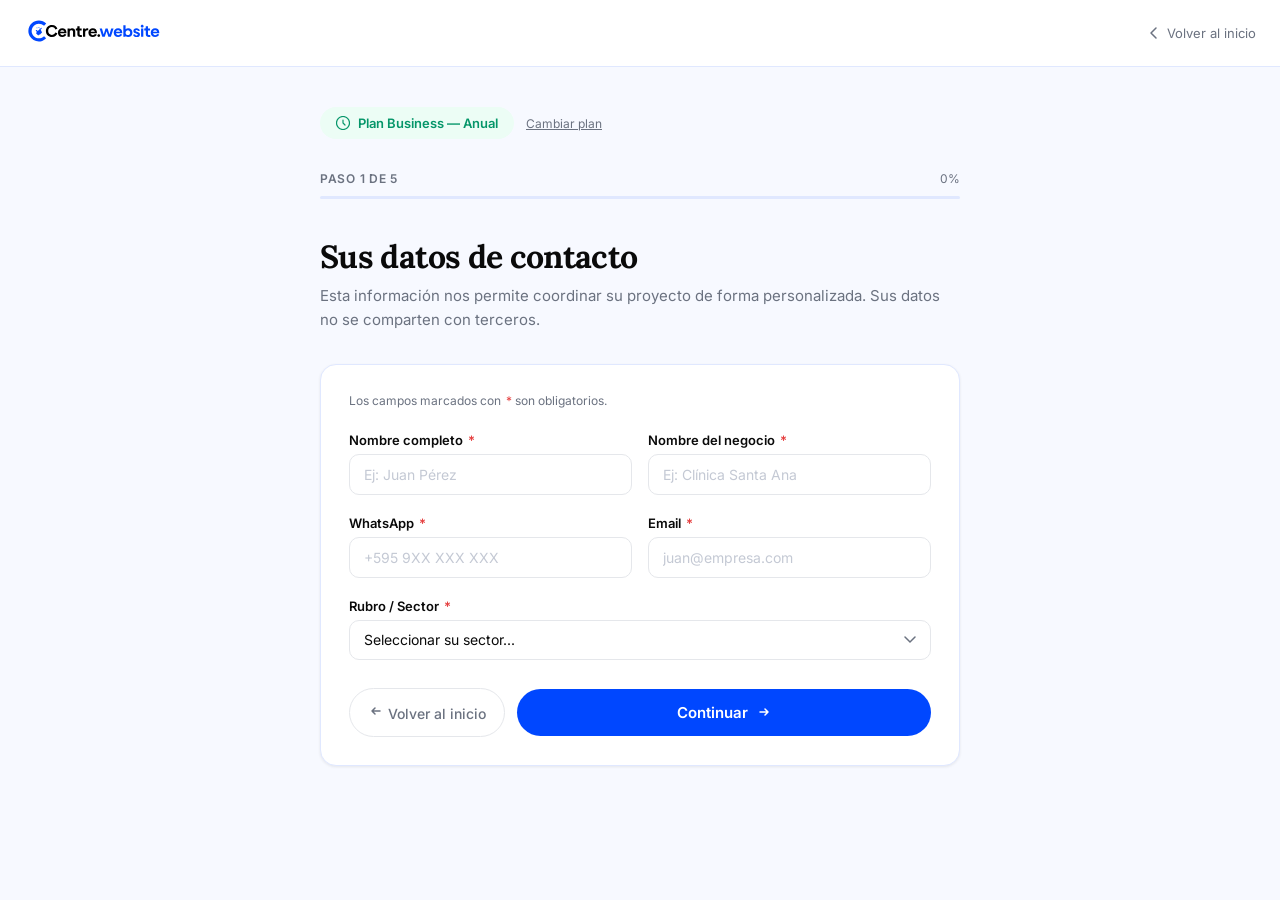
==== commit 2071b946: "Add files via upload" ====
--- a/empezar.html
+++ b/empezar.html
@@ -156,7 +156,7 @@
 .upload-thumb img{width:100%;height:100%;object-fit:cover}
 .upload-thumb .upload-remove{position:absolute;top:3px;right:3px;width:18px;height:18px;background:rgba(0,0,0,.6);border-radius:50%;display:flex;align-items:center;justify-content:center;cursor:pointer;font-size:10px;color:#fff;line-height:1}
 .upload-file-item{display:flex;align-items:center;gap:8px;background:#F3F4F6;border-radius:8px;padding:8px 12px;font-size:12px;color:#374151}
-.upload-file-item .upload-remove{cursor:pointer;color:#9CA3AF;font-size:14px;margin-left:auto}
+.upload-file-item .remove-btn{cursor:pointer;color:#9CA3AF;font-size:14px;margin-left:auto}
 </style>
 </head>
 <body>
@@ -177,7 +177,7 @@
 .upload-thumb img{width:100%;height:100%;object-fit:cover}
 .upload-thumb .upload-remove{position:absolute;top:3px;right:3px;width:18px;height:18px;background:rgba(0,0,0,.6);border-radius:50%;display:flex;align-items:center;justify-content:center;cursor:pointer;font-size:10px;color:#fff;line-height:1}
 .upload-file-item{display:flex;align-items:center;gap:8px;background:#F3F4F6;border-radius:8px;padding:8px 12px;font-size:12px;color:#374151}
-.upload-file-item .upload-remove{cursor:pointer;color:#9CA3AF;font-size:14px;margin-left:auto}
+.upload-file-item .remove-btn{cursor:pointer;color:#9CA3AF;font-size:14px;margin-left:auto}
 </style></defs>
   <path class="nl1" d="M419.93,380.21l42.86,43.7c-28.16,31.55-61.76,52.23-97.29,62.59-17.08,4.25-34.95,6.5-53.35,6.5-81.02,0-151.84-43.65-190.24-108.72-.01-.03-.03-.06-.04-.09-19.35-32.82-30.45-71.08-30.45-111.93,0-64.52,27.69-122.58,71.83-162.94.16-.15.32-.3.49-.45,39.2-35.62,91.27-57.34,148.41-57.34,29.34,0,57.35,5.73,82.97,16.12,26.03,11.28,50.1,27.93,70.5,49.66l-45.43,46.92c-43.6-42.29-109.69-58.73-164.84-35-72.11,31.03-104.73,103.69-91.38,178.12.09.51.04,1.06.08,1.57,24.29,86.93,110.86,137.3,199.17,108.79,21.43-6.92,38.81-22.76,56.71-37.5Z"/>
   <g>
@@ -515,16 +515,15 @@
         </div>
 
 
-        <!-- Upload fotos -->
-        <div class="cond show" id="upload-fotos-wrap" style="margin-top:12px">
+        <div style="margin-bottom:20px">
           <label class="field-label">Subir fotos o imágenes del negocio <span style="font-weight:400;color:var(--text-muted)">(opcional)</span></label>
-          <div class="upload-zone" id="upload-fotos-zone" onclick="document.getElementById('upload-fotos-input').click()">
-            <svg width="32" height="32" viewBox="0 0 32 32" fill="none"><path d="M16 20V12M16 12l-4 4M16 12l4 4" stroke="#6B7280" stroke-width="1.8" stroke-linecap="round" stroke-linejoin="round"/><rect x="2" y="2" width="28" height="28" rx="6" stroke="#D1D5DB" stroke-width="1.5" stroke-dasharray="4 3"/></svg>
-            <p class="upload-label">Arrastrá tus archivos aquí o <span class="upload-link">seleccioná desde tu dispositivo</span></p>
+          <div class="upload-zone" onclick="document.getElementById('inp-fotos').click()">
+            <svg width="28" height="28" viewBox="0 0 28 28" fill="none"><path d="M14 18V10M14 10l-4 4M14 10l4 4" stroke="#9CA3AF" stroke-width="1.8" stroke-linecap="round" stroke-linejoin="round"/><rect x="2" y="2" width="24" height="24" rx="5" stroke="#D1D5DB" stroke-width="1.5" stroke-dasharray="4 3"/></svg>
+            <p class="upload-label">Arrastre sus archivos o <span class="upload-link">seleccione desde su dispositivo</span></p>
             <p class="upload-hint">PNG, JPG, JPEG — máx. 10 MB por archivo</p>
           </div>
-          <input type="file" id="upload-fotos-input" accept=".png,.jpg,.jpeg" multiple style="display:none" onchange="handleUpload('fotos',this)">
-          <div class="upload-preview" id="upload-fotos-preview"></div>
+          <input type="file" id="inp-fotos" accept=".png,.jpg,.jpeg" multiple style="display:none">
+          <div class="upload-preview" id="prev-fotos"></div>
         </div>
         <div class="field">
           <label class="field-label">¿Cómo describiría el tono de su marca?</label>
@@ -570,17 +569,16 @@
       </div>
 
 
-        <!-- Upload logo -->
-        <div class="cond show" id="upload-logo-wrap" style="margin-top:12px">
-          <label class="field-label">Subir su logo <span style="font-weight:400;color:var(--text-muted)">(opcional)</span></label>
-          <div class="upload-zone" id="upload-logo-zone" onclick="document.getElementById('upload-logo-input').click()">
-            <svg width="32" height="32" viewBox="0 0 32 32" fill="none"><path d="M16 20V12M16 12l-4 4M16 12l4 4" stroke="#6B7280" stroke-width="1.8" stroke-linecap="round" stroke-linejoin="round"/><rect x="2" y="2" width="28" height="28" rx="6" stroke="#D1D5DB" stroke-width="1.5" stroke-dasharray="4 3"/></svg>
-            <p class="upload-label">Arrastrá su logo aquí o <span class="upload-link">seleccioná desde su dispositivo</span></p>
-            <p class="upload-hint">SVG, EPS, PNG, JPG, JPEG — máx. 10 MB</p>
-          </div>
-          <input type="file" id="upload-logo-input" accept=".svg,.eps,.png,.jpg,.jpeg" style="display:none" onchange="handleUpload('logo',this)">
-          <div class="upload-preview" id="upload-logo-preview"></div>
-        </div>
+      <div style="margin-bottom:20px">
+        <label class="field-label">Subir su logo <span style="font-weight:400;color:var(--text-muted)">(opcional)</span></label>
+        <div class="upload-zone" onclick="document.getElementById('inp-logo').click()">
+          <svg width="28" height="28" viewBox="0 0 28 28" fill="none"><path d="M14 18V10M14 10l-4 4M14 10l4 4" stroke="#9CA3AF" stroke-width="1.8" stroke-linecap="round" stroke-linejoin="round"/><rect x="2" y="2" width="24" height="24" rx="5" stroke="#D1D5DB" stroke-width="1.5" stroke-dasharray="4 3"/></svg>
+          <p class="upload-label">Arrastre su logo o <span class="upload-link">seleccione desde su dispositivo</span></p>
+          <p class="upload-hint">SVG, EPS, PNG, JPG, JPEG — máx. 10 MB</p>
+        </div>
+        <input type="file" id="inp-logo" accept=".svg,.eps,.png,.jpg,.jpeg" style="display:none">
+        <div class="upload-preview" id="prev-logo"></div>
+      </div>
       <div class="field">
         <label class="field-label" for="colores">¿Tiene colores o paleta definida para su marca? <span style="font-weight:400;color:var(--text-muted)">(opcional)</span></label>
         <input class="field-input" type="text" id="colores" placeholder="Ej: azul marino y dorado, o código #0047FF">
@@ -775,20 +773,20 @@
 function goBack(from){ showStep(from-1); }
 
 /* ── VALIDATION ── */
-function showRadioError(groupId, show){
-  var grp = document.getElementById(groupId);
-  if(!grp) return;
-  var err = document.getElementById('err-'+groupId);
+function showGroupError(groupId, msg){
+  var err = document.getElementById('gerr-'+groupId);
   if(!err){
     err = document.createElement('div');
-    err.id = 'err-'+groupId;
-    err.className = 'field-error';
-    err.style.display = 'none';
-    err.textContent = 'Por favor seleccione una opción.';
-    grp.parentNode.insertBefore(err, grp.nextSibling);
+    err.id = 'gerr-'+groupId;
+    err.style.cssText = 'color:#DC2626;font-size:12px;margin-top:6px;display:none';
+    var grp = document.getElementById(groupId);
+    if(grp) grp.parentNode.insertBefore(err, grp.nextSibling);
   }
-  err.style.display = show ? 'block' : 'none';
-}
+  err.textContent = msg || 'Por favor seleccione una opción.';
+  err.style.display = msg ? 'block' : 'none';
+}
+function hideGroupError(groupId){ showGroupError(groupId, ''); }
+
 function validateStep(n){
   if(n === 1){
     var ok = true;
@@ -817,55 +815,46 @@
     return ok;
   }
   if(n === 2){
-    // ¿Tiene sitio web? — obligatoire
     var web = document.querySelector('input[name="web"]:checked');
-    if(!web){ showRadioError('web-group', true); return false; }
-    showRadioError('web-group', false);
+    if(!web){ showGroupError('web-group', 'Por favor seleccione una opción.'); return false; }
+    hideGroupError('web-group');
     return true;
   }
   if(n === 3){
     var ok = true;
-    // Objetivo obligatoire
     var obj = document.querySelector('input[name="objetivo"]:checked');
-    if(!obj){ showRadioError('objetivo-group', true); ok = false; }
-    else { showRadioError('objetivo-group', false); }
-    // Secciones — au moins une case cochée
-    var secciones = document.querySelectorAll('#secciones-group input[type=checkbox]:checked');
-    if(secciones.length === 0){ showRadioError('secciones-group', true); ok = false; }
-    else { showRadioError('secciones-group', false); }
-    // Objetivo otro si "otro" sélectionné
+    if(!obj){ showGroupError('objetivo-group', 'Por favor seleccione su objetivo.'); ok = false; }
+    else { hideGroupError('objetivo-group'); }
+    var secs = document.querySelectorAll('#secciones-group input[type=checkbox]:checked');
+    if(secs.length === 0){ showGroupError('secciones-group', 'Por favor seleccione al menos una sección.'); ok = false; }
+    else { hideGroupError('secciones-group'); }
     if(obj && obj.value === 'otro'){
-      var otroOtro = document.getElementById('objetivo-otro');
-      var otroOtroOk = otroOtro && otroOtro.value.trim().length > 0;
-      if(otroOtro) otroOtro.classList.toggle('has-error', !otroOtroOk);
-      if(!otroOtroOk) ok = false;
+      var ot = document.getElementById('objetivo-otro');
+      if(ot && ot.value.trim().length === 0){ ot.classList.add('has-error'); ok = false; }
+      else if(ot){ ot.classList.remove('has-error'); }
     }
     return ok;
   }
   if(n === 4){
     var ok = true;
-    var isBiz = state.plan === 'business';
+    var isBiz = state && state.plan === 'business';
     if(isBiz){
-      // Contenido obligatoire pour Business
       var cont = document.querySelector('input[name="contenido"]:checked');
-      if(!cont){ showRadioError('contenido-group', true); ok = false; }
-      else { showRadioError('contenido-group', false); }
-      // Tono obligatoire pour Business
+      if(!cont){ showGroupError('contenido-group', 'Por favor seleccione una opción.'); ok = false; }
+      else { hideGroupError('contenido-group'); }
       var tono = document.querySelector('input[name="tono"]:checked');
-      if(!tono){ showRadioError('tono-group', true); ok = false; }
-      else { showRadioError('tono-group', false); }
+      if(!tono){ showGroupError('tono-group', 'Por favor seleccione el tono de su marca.'); ok = false; }
+      else { hideGroupError('tono-group'); }
     }
-    // Logo obligatoire pour tous
     var logo = document.querySelector('input[name="logo"]:checked');
-    if(!logo){ showRadioError('logo-group', true); ok = false; }
-    else { showRadioError('logo-group', false); }
+    if(!logo){ showGroupError('logo-group', 'Por favor indique si tiene logo.'); ok = false; }
+    else { hideGroupError('logo-group'); }
     return ok;
   }
   if(n === 5){
-    // Urgencia obligatoire
     var urg = document.querySelector('input[name="urgencia"]:checked');
-    if(!urg){ showRadioError('urgencia-group', true); return false; }
-    showRadioError('urgencia-group', false);
+    if(!urg){ showGroupError('urgencia-group', 'Por favor seleccione cuándo desea lanzar su sitio.'); return false; }
+    hideGroupError('urgencia-group');
     return true;
   }
   return true;
@@ -1052,68 +1041,81 @@
   }, 2500);
 }
 
-/* ── UPLOAD HANDLER ── */
-var uploadedFiles = { fotos: [], logo: [] };
-function handleUpload(type, input){
-  var files = Array.from(input.files);
-  var preview = document.getElementById('upload-'+type+'-preview');
-  files.forEach(function(file){
-    if(file.size > 10 * 1024 * 1024){ alert('El archivo "'+file.name+'" supera los 10 MB.'); return; }
-    uploadedFiles[type].push(file);
-    var reader = new FileReader();
-    reader.onload = function(e){
-      var wrap = document.createElement('div');
-      var isImage = file.type.startsWith('image/') && file.type !== 'image/svg+xml';
-      if(isImage){
-        wrap.className = 'upload-thumb';
-        wrap.innerHTML = '<img src="'+e.target.result+'" alt="'+file.name+'"><div class="upload-remove" onclick="removeUpload(''+type+'','+uploadedFiles[type].length+',this.parentNode)">✕</div>';
-      } else {
-        wrap.className = 'upload-file-item';
-        wrap.innerHTML = '<svg width="16" height="16" viewBox="0 0 16 16" fill="none"><rect x="2" y="1" width="10" height="14" rx="2" stroke="#6B7280" stroke-width="1.2"/><path d="M5 5h6M5 8h6M5 11h4" stroke="#6B7280" stroke-width="1" stroke-linecap="round"/></svg>'+file.name+'<span class="upload-remove" onclick="removeUpload(''+type+'','+uploadedFiles[type].length+',this.parentNode)">✕</span>';
-      }
-      preview.appendChild(wrap);
-    };
-    reader.readAsDataURL(file);
+/* ── UPLOAD ── */
+var uploadFiles = {fotos:[], logo:[]};
+function setupUpload(type){
+  var input = document.getElementById('inp-'+type);
+  var preview = document.getElementById('prev-'+type);
+  if(!input || !preview) return;
+  input.addEventListener('change', function(){
+    Array.from(this.files).forEach(function(file){
+      if(file.size > 10*1024*1024){ alert('Archivo demasiado grande (máx 10 MB): '+file.name); return; }
+      var reader = new FileReader();
+      reader.onload = function(ev){
+        var div = document.createElement('div');
+        var isImg = file.type.startsWith('image/') && !file.name.endsWith('.svg') && !file.name.endsWith('.eps');
+        if(isImg){
+          div.className = 'upload-thumb';
+          var img = document.createElement('img');
+          img.src = ev.target.result;
+          img.alt = file.name;
+          var btn = document.createElement('div');
+          btn.className = 'upload-remove';
+          btn.textContent = '✕';
+          btn.onclick = function(){ div.remove(); };
+          div.appendChild(img);
+          div.appendChild(btn);
+        } else {
+          div.className = 'upload-file-item';
+          div.textContent = file.name;
+          var btn = document.createElement('span');
+          btn.className = 'remove-btn';
+          btn.textContent = '✕';
+          btn.onclick = function(){ div.remove(); };
+          div.appendChild(btn);
+        }
+        preview.appendChild(div);
+      };
+      reader.readAsDataURL(file);
+    });
+    input.value = '';
   });
-  input.value = '';
-}
-function removeUpload(type, idx, el){ el.remove(); }
-
-/* Drag & drop */
-['fotos','logo'].forEach(function(type){
-  document.addEventListener('DOMContentLoaded', function(){
-    var zone = document.getElementById('upload-'+type+'-zone');
-    if(!zone) return;
-    zone.addEventListener('dragover', function(e){ e.preventDefault(); zone.style.borderColor='#0047FF'; zone.style.background='#F0F4FF'; });
-    zone.addEventListener('dragleave', function(){ zone.style.borderColor=''; zone.style.background=''; });
+  // Drag & drop
+  var zone = input.previousElementSibling;
+  if(zone && zone.classList.contains('upload-zone')){
+    zone.addEventListener('dragover', function(e){ e.preventDefault(); zone.style.borderColor='#0047FF'; });
+    zone.addEventListener('dragleave', function(){ zone.style.borderColor=''; });
     zone.addEventListener('drop', function(e){
-      e.preventDefault(); zone.style.borderColor=''; zone.style.background='';
-      var input = document.getElementById('upload-'+type+'-input');
-      var dt = e.dataTransfer;
-      // Simuler l'input
-      var files = Array.from(dt.files);
-      var preview = document.getElementById('upload-'+type+'-preview');
-      files.forEach(function(file){
-        if(file.size > 10*1024*1024){ alert('El archivo "'+file.name+'" supera los 10 MB.'); return; }
-        uploadedFiles[type].push(file);
+      e.preventDefault(); zone.style.borderColor='';
+      var fakeFiles = Array.from(e.dataTransfer.files);
+      fakeFiles.forEach(function(file){
+        if(file.size > 10*1024*1024){ alert('Archivo demasiado grande: '+file.name); return; }
         var reader = new FileReader();
         reader.onload = function(ev){
-          var wrap = document.createElement('div');
-          var isImage = file.type.startsWith('image/') && file.type !== 'image/svg+xml';
-          if(isImage){
-            wrap.className = 'upload-thumb';
-            wrap.innerHTML = '<img src="'+ev.target.result+'" alt="'+file.name+'"><div class="upload-remove" onclick="this.parentNode.remove()">✕</div>';
+          var div = document.createElement('div');
+          var isImg = file.type.startsWith('image/') && !file.name.endsWith('.svg') && !file.name.endsWith('.eps');
+          if(isImg){
+            div.className = 'upload-thumb';
+            var img = document.createElement('img'); img.src = ev.target.result; img.alt = file.name;
+            var btn = document.createElement('div'); btn.className = 'upload-remove'; btn.textContent = '✕'; btn.onclick = function(){ div.remove(); };
+            div.appendChild(img); div.appendChild(btn);
           } else {
-            wrap.className = 'upload-file-item';
-            wrap.innerHTML = '<svg width="16" height="16" viewBox="0 0 16 16" fill="none"><rect x="2" y="1" width="10" height="14" rx="2" stroke="#6B7280" stroke-width="1.2"/></svg>'+file.name+'<span class="upload-remove" onclick="this.parentNode.remove()">✕</span>';
+            div.className = 'upload-file-item'; div.textContent = file.name;
+            var btn = document.createElement('span'); btn.className = 'remove-btn'; btn.textContent = '✕'; btn.onclick = function(){ div.remove(); };
+            div.appendChild(btn);
           }
-          preview.appendChild(wrap);
+          preview.appendChild(div);
         };
         reader.readAsDataURL(file);
       });
     });
-  });
+  }
+}
+document.addEventListener('DOMContentLoaded', function(){
+  setupUpload('fotos');
+  setupUpload('logo');
 });
+
 </script>
 </body>
 </html>
